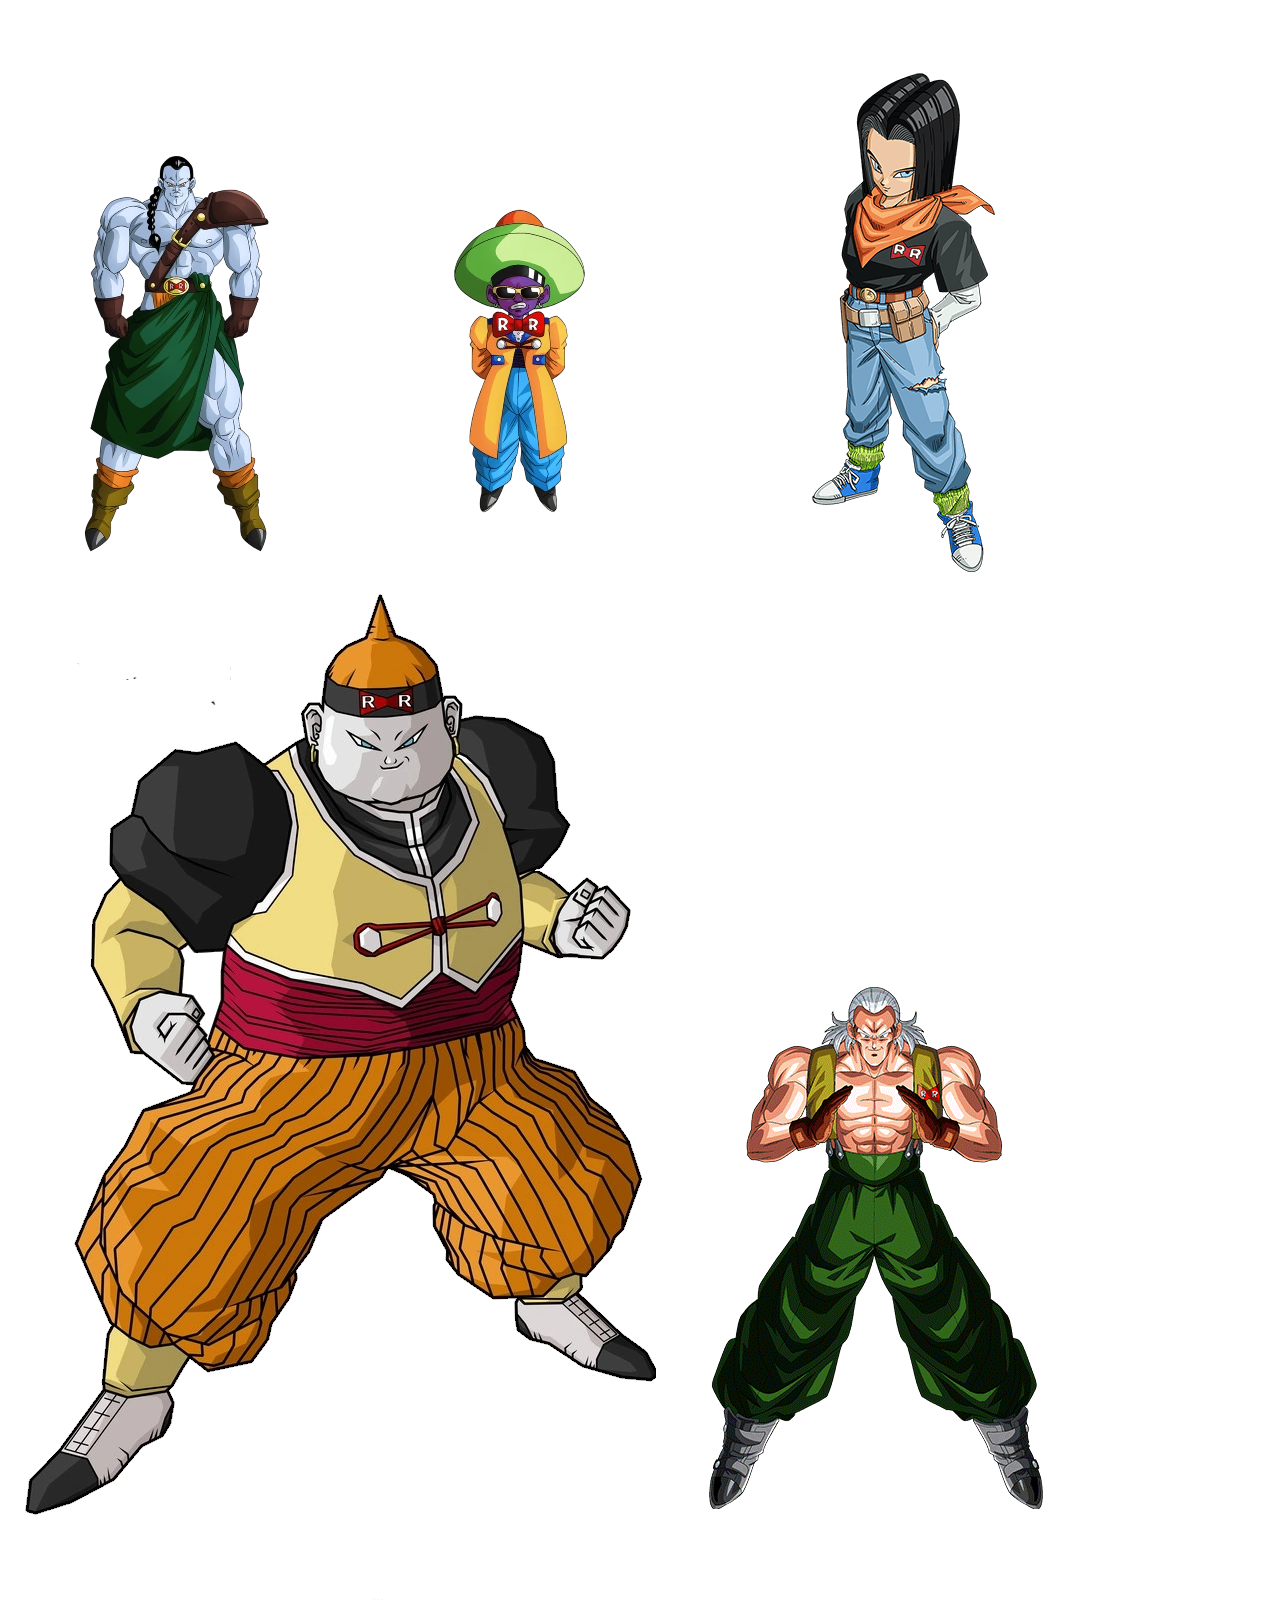
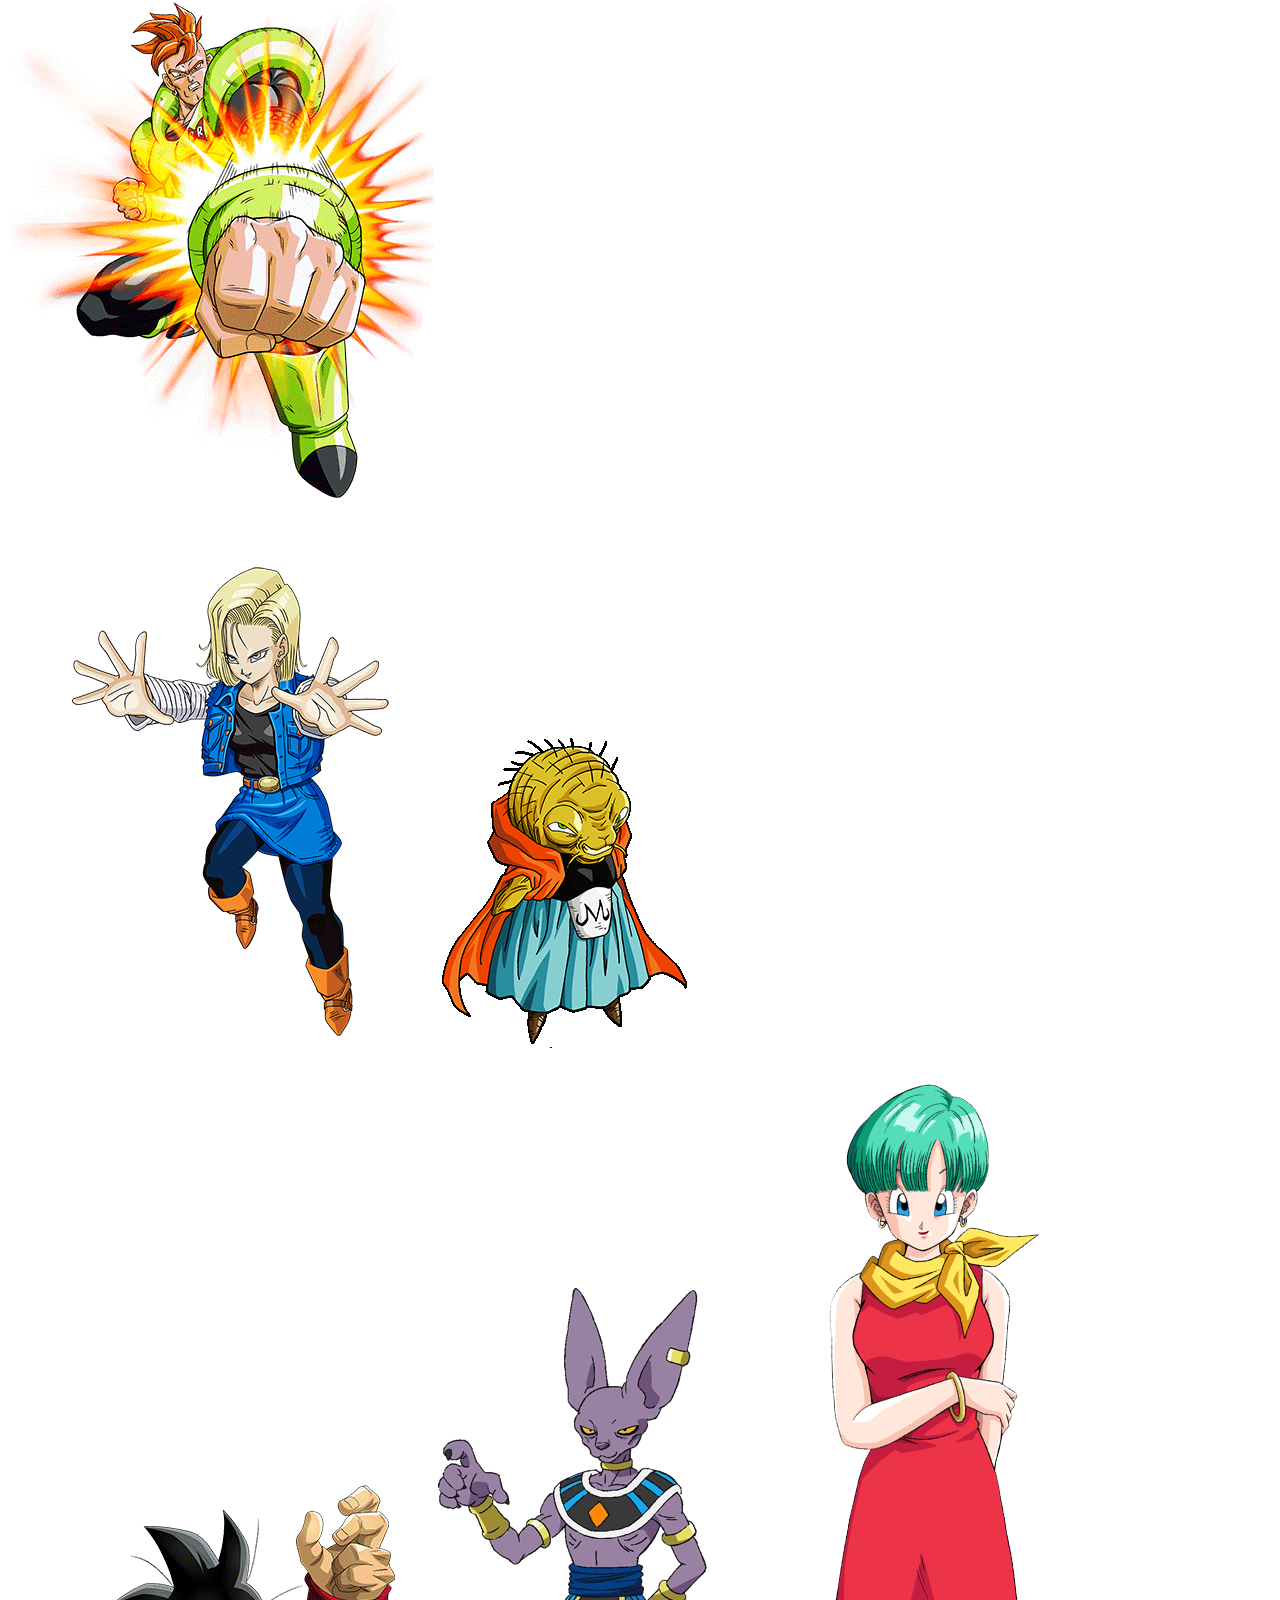
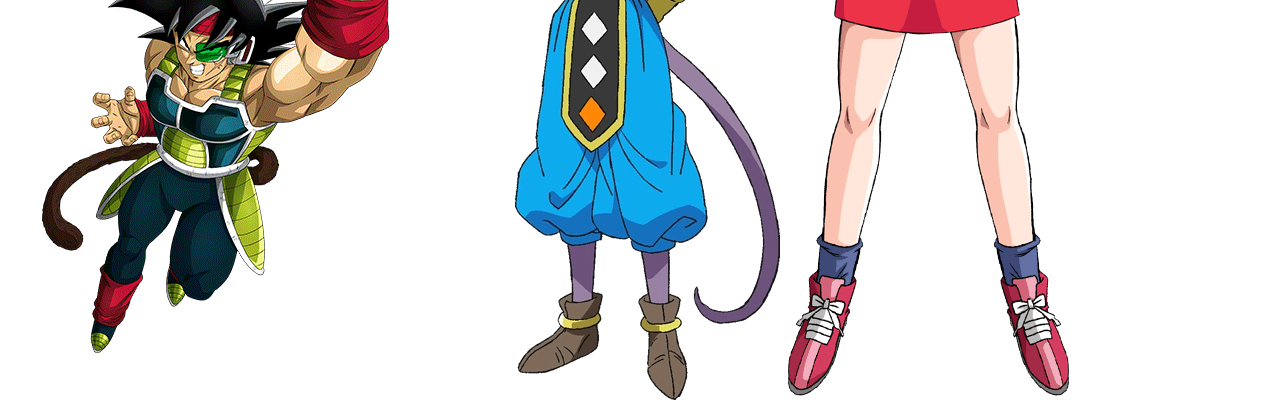
==== index.html @ 9f126e2a "goku" ====
<!DOCTYPE html>
<html lang="en">
<head>
  <meta charset="UTF-8">
  <meta name="viewport" content="width=device-width, initial-scale=1.0">
  
  <title>Goku y sus amigos</title>
</head>
<body>
  <main>
    <section id="cards">
      <img src="characters/14Dokkan.webp" alt="">
      <img src="characters/15Dokkan.webp" alt="">
      <img src="characters/17_Artwork.webp" alt="">
    </section>
    <section id="cards">
      <img src="characters/Android19.webp" alt="">
      <img src="characters/Androide13normal.webp" alt="">
      <img src="characters/Androide_16.webp" alt="">
    </section>
    <section id="cards">
      <img src="characters/Androide_18_Artwork.webp" alt="">
      <img src="characters/Arte_de_Dend%3F_en_Super_Hero.webp" alt="">
      <img src="characters/Babidi_Artwork.webp" alt="">
    </section>
    <section id="cards">
      <img src="characters/Bardock_Artwork.webp" alt="">
      <img src="characters/Beerus_DBS_Broly_Artwork.webp" alt="">
      <img src="characters/bulma.webp" alt="">
    </section>
  </main>
</body>
</html>
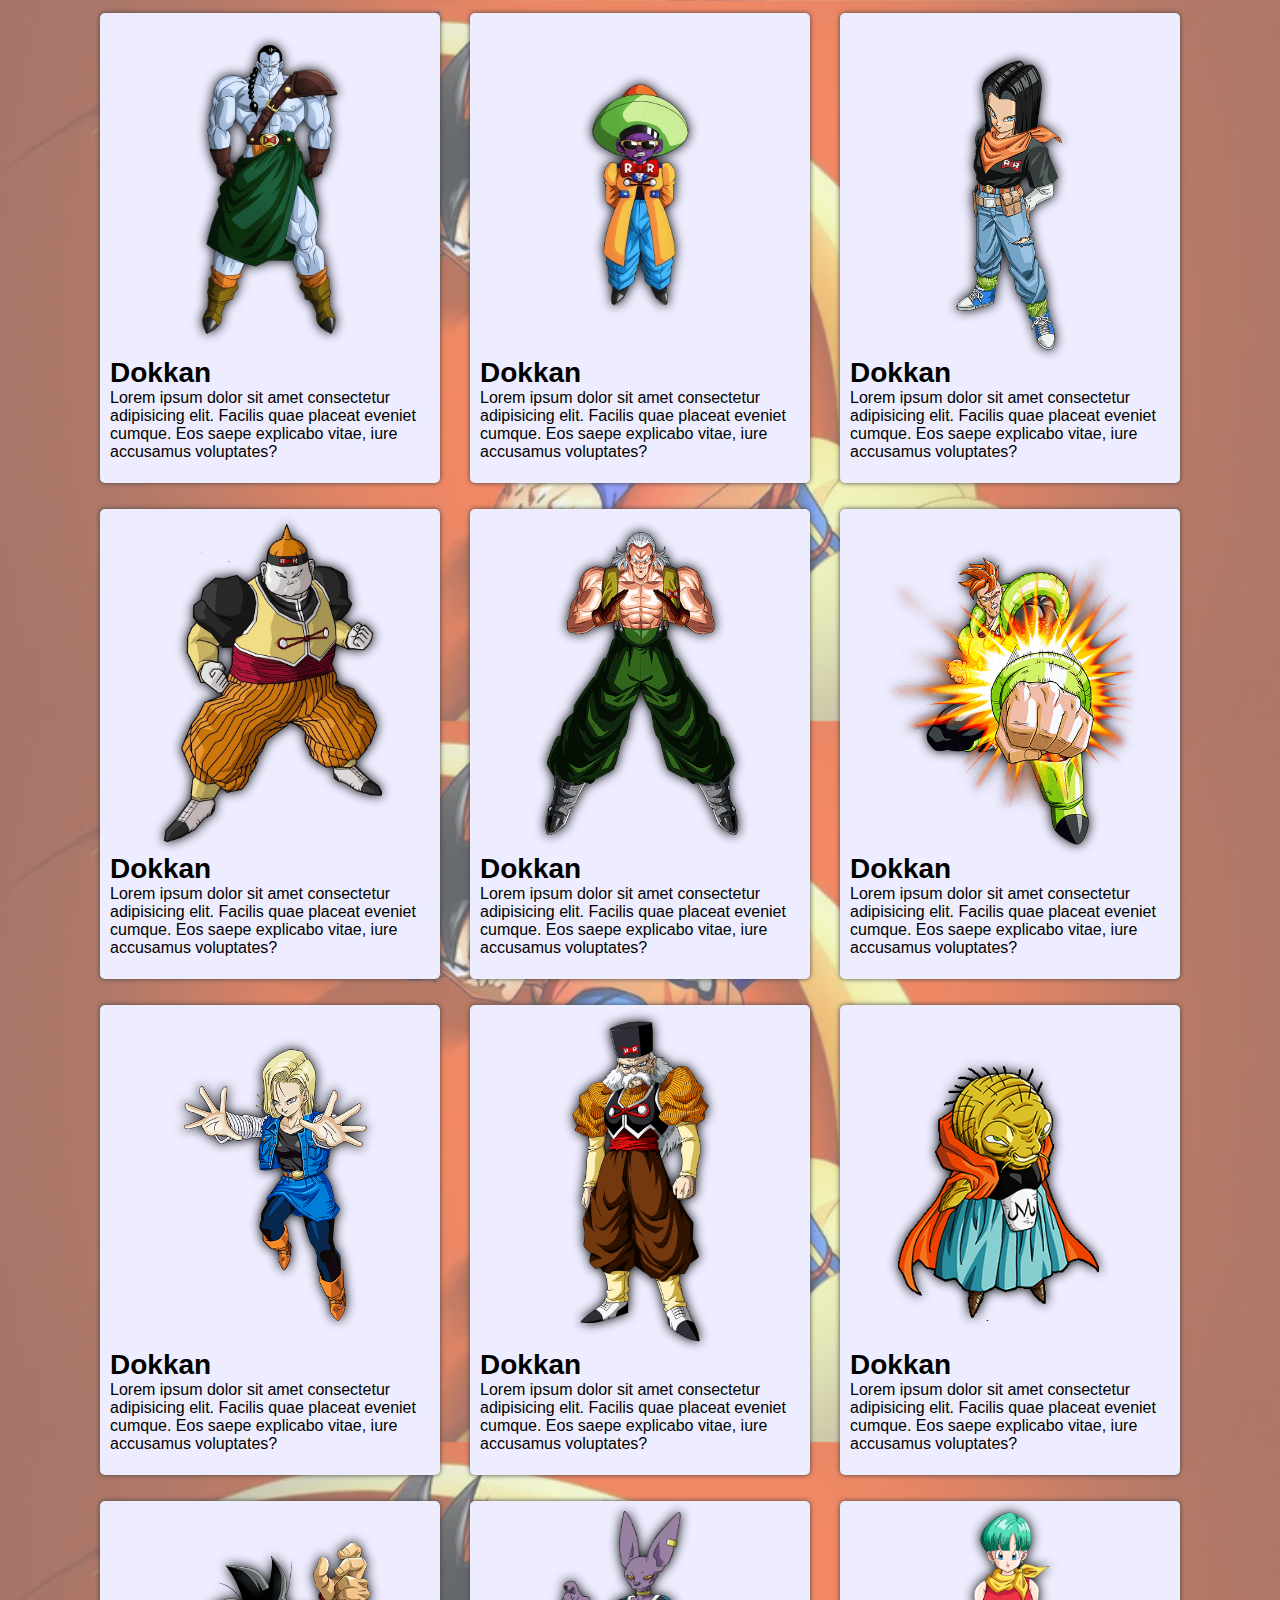
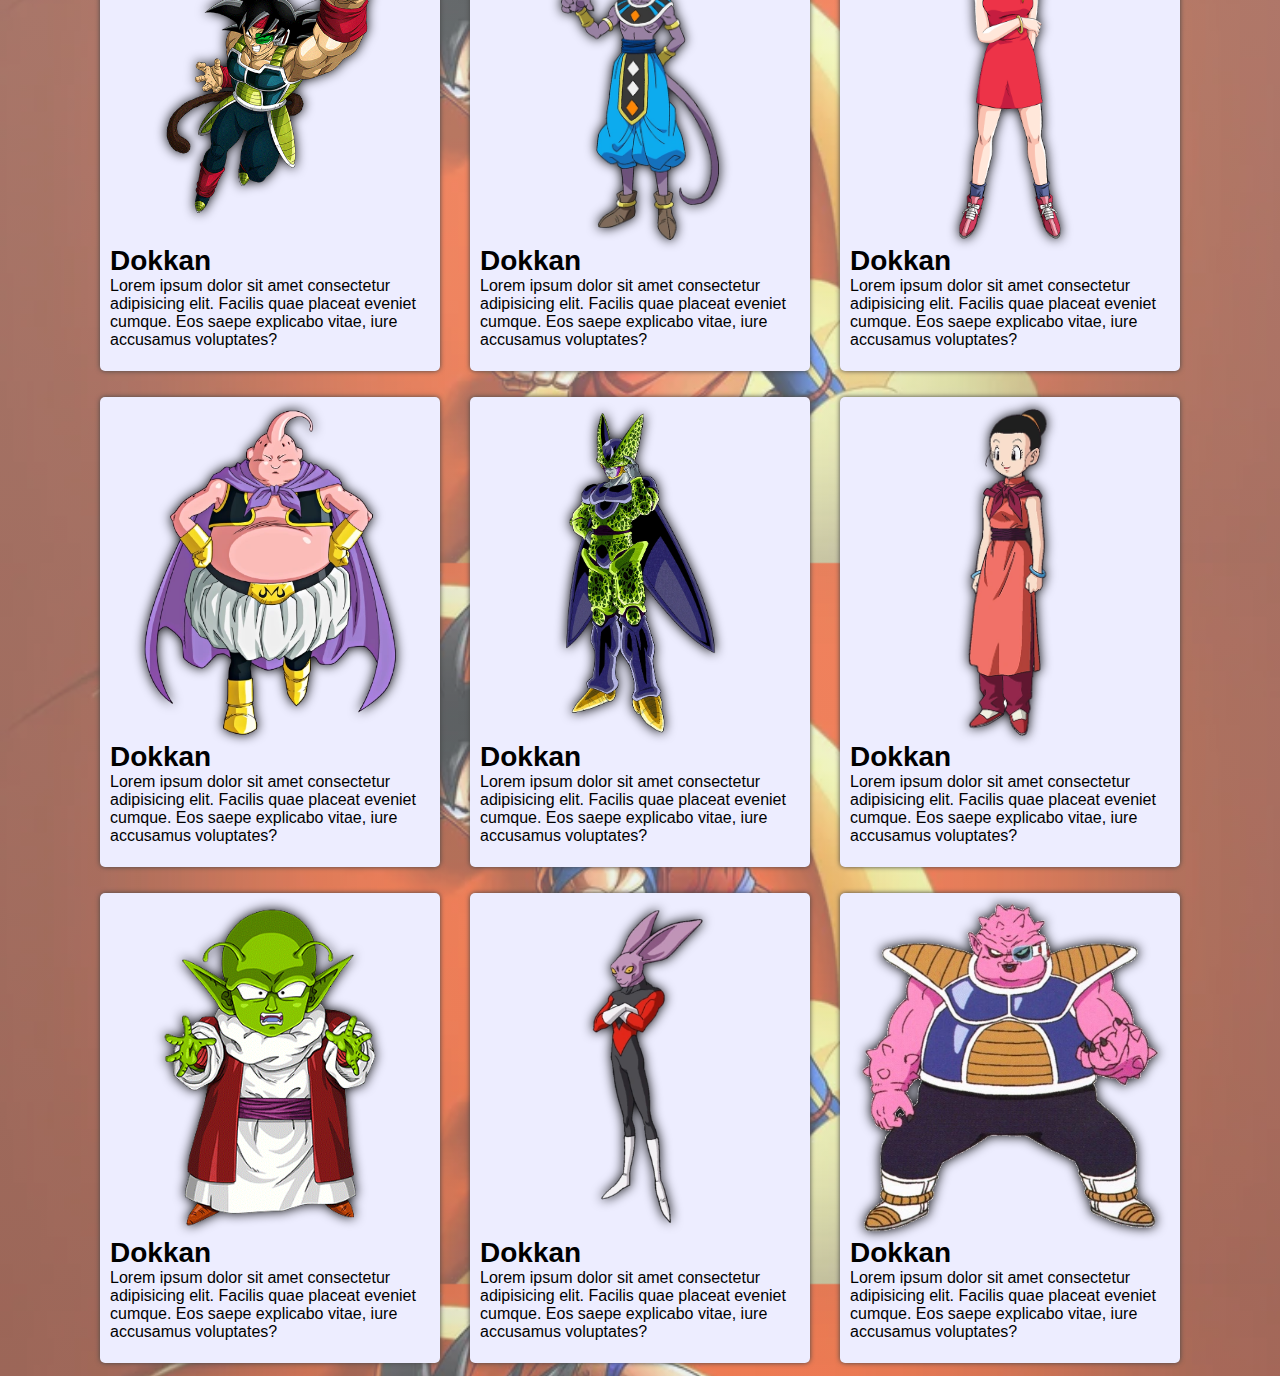
==== commit efb5ba1e: "cards" ====
--- a/index.html
+++ b/index.html
@@ -1,32 +1,131 @@
 <!DOCTYPE html>
-<html lang="en">
+<html lang="es">
 <head>
   <meta charset="UTF-8">
   <meta name="viewport" content="width=device-width, initial-scale=1.0">
-  
+  <link rel="stylesheet" href="style.css">
   <title>Goku y sus amigos</title>
 </head>
 <body>
   <main>
-    <section id="cards">
-      <img src="characters/14Dokkan.webp" alt="">
-      <img src="characters/15Dokkan.webp" alt="">
-      <img src="characters/17_Artwork.webp" alt="">
+    <section>
+      <div class="card">
+        <img src="/characters/14Dokkan.webp" alt="Dokkan">
+        <p class="text titulo">Dokkan</p>
+        <p class="text contenido">Lorem ipsum dolor sit amet consectetur adipisicing elit. Facilis quae placeat eveniet cumque. Eos saepe explicabo vitae, iure accusamus voluptates?</p>
+      </div>
+
+      <div class="card">
+        <img src="characters/15Dokkan.webp" alt="Dokkan">
+        <p class="text titulo">Dokkan</p>
+        <p class="text contenido">Lorem ipsum dolor sit amet consectetur adipisicing elit. Facilis quae placeat eveniet cumque. Eos saepe explicabo vitae, iure accusamus voluptates?</p>
+      </div>
+
+      <div class="card">
+        <img src="characters/17_Artwork.webp" alt="Dokkan">
+        <p class="text titulo">Dokkan</p>
+        <p class="text contenido">Lorem ipsum dolor sit amet consectetur adipisicing elit. Facilis quae placeat eveniet cumque. Eos saepe explicabo vitae, iure accusamus voluptates?</p>
+      </div>
     </section>
-    <section id="cards">
-      <img src="characters/Android19.webp" alt="">
-      <img src="characters/Androide13normal.webp" alt="">
-      <img src="characters/Androide_16.webp" alt="">
+
+    <section>
+      <div class="card">
+        <img src="characters/Android19.webp" alt="Dokkan">
+        <p class="text titulo">Dokkan</p>
+        <p class="text contenido">Lorem ipsum dolor sit amet consectetur adipisicing elit. Facilis quae placeat eveniet cumque. Eos saepe explicabo vitae, iure accusamus voluptates?</p>
+      </div>
+
+      <div class="card">
+        <img src="characters/Androide13normal.webp" alt="Dokkan">
+        <p class="text titulo">Dokkan</p>
+        <p class="text contenido">Lorem ipsum dolor sit amet consectetur adipisicing elit. Facilis quae placeat eveniet cumque. Eos saepe explicabo vitae, iure accusamus voluptates?</p>
+      </div>
+
+      <div class="card">
+        <img src="characters/Androide_16.webp" alt="Dokkan">
+        <p class="text titulo">Dokkan</p>
+        <p class="text contenido">Lorem ipsum dolor sit amet consectetur adipisicing elit. Facilis quae placeat eveniet cumque. Eos saepe explicabo vitae, iure accusamus voluptates?</p>
+      </div>
     </section>
-    <section id="cards">
-      <img src="characters/Androide_18_Artwork.webp" alt="">
-      <img src="characters/Arte_de_Dend%3F_en_Super_Hero.webp" alt="">
-      <img src="characters/Babidi_Artwork.webp" alt="">
+
+    <section>
+      <div class="card">
+        <img src="characters/Androide_18_Artwork.webp" alt="Dokkan">
+        <p class="text titulo">Dokkan</p>
+        <p class="text contenido">Lorem ipsum dolor sit amet consectetur adipisicing elit. Facilis quae placeat eveniet cumque. Eos saepe explicabo vitae, iure accusamus voluptates?</p>
+      </div>
+
+      <div class="card">
+        <img src="characters/Dr._Gero nadroide 20.webp" alt="Dokkan">
+        <p class="text titulo">Dokkan</p>
+        <p class="text contenido">Lorem ipsum dolor sit amet consectetur adipisicing elit. Facilis quae placeat eveniet cumque. Eos saepe explicabo vitae, iure accusamus voluptates?</p>
+      </div>
+
+      <div class="card">
+        <img src="characters/Babidi_Artwork.webp" alt="Dokkan">
+        <p class="text titulo">Dokkan</p>
+        <p class="text contenido">Lorem ipsum dolor sit amet consectetur adipisicing elit. Facilis quae placeat eveniet cumque. Eos saepe explicabo vitae, iure accusamus voluptates?</p>
+      </div>
     </section>
-    <section id="cards">
-      <img src="characters/Bardock_Artwork.webp" alt="">
-      <img src="characters/Beerus_DBS_Broly_Artwork.webp" alt="">
-      <img src="characters/bulma.webp" alt="">
+
+    <section>
+      <div class="card">
+        <img src="characters/Bardock_Artwork.webp" alt="Dokkan">
+        <p class="text titulo">Dokkan</p>
+        <p class="text contenido">Lorem ipsum dolor sit amet consectetur adipisicing elit. Facilis quae placeat eveniet cumque. Eos saepe explicabo vitae, iure accusamus voluptates?</p>
+      </div>
+
+      <div class="card">
+        <img src="characters/Beerus_DBS_Broly_Artwork.webp" alt="Dokkan">
+        <p class="text titulo">Dokkan</p>
+        <p class="text contenido">Lorem ipsum dolor sit amet consectetur adipisicing elit. Facilis quae placeat eveniet cumque. Eos saepe explicabo vitae, iure accusamus voluptates?</p>
+      </div>
+
+      <div class="card">
+        <img src="characters/bulma.webp" alt="Dokkan">
+        <p class="text titulo">Dokkan</p>
+        <p class="text contenido">Lorem ipsum dolor sit amet consectetur adipisicing elit. Facilis quae placeat eveniet cumque. Eos saepe explicabo vitae, iure accusamus voluptates?</p>
+      </div>
+    </section>
+
+    <section>
+      <div class="card">
+        <img src="characters/BuuGordo_Universo7.webp" alt="Dokkan">
+        <p class="text titulo">Dokkan</p>
+        <p class="text contenido">Lorem ipsum dolor sit amet consectetur adipisicing elit. Facilis quae placeat eveniet cumque. Eos saepe explicabo vitae, iure accusamus voluptates?</p>
+      </div>
+
+      <div class="card">
+        <img src="characters/celula.webp" alt="Dokkan">
+        <p class="text titulo">Dokkan</p>
+        <p class="text contenido">Lorem ipsum dolor sit amet consectetur adipisicing elit. Facilis quae placeat eveniet cumque. Eos saepe explicabo vitae, iure accusamus voluptates?</p>
+      </div>
+
+      <div class="card">
+        <img src="characters/ChiChi_DBS.webp" alt="Dokkan">
+        <p class="text titulo">Dokkan</p>
+        <p class="text contenido">Lorem ipsum dolor sit amet consectetur adipisicing elit. Facilis quae placeat eveniet cumque. Eos saepe explicabo vitae, iure accusamus voluptates?</p>
+      </div>
+    </section>
+
+    <section>
+      <div class="card">
+        <img src="characters/Dende_Artwork.webp" alt="Dokkan">
+        <p class="text titulo">Dokkan</p>
+        <p class="text contenido">Lorem ipsum dolor sit amet consectetur adipisicing elit. Facilis quae placeat eveniet cumque. Eos saepe explicabo vitae, iure accusamus voluptates?</p>
+      </div>
+
+      <div class="card">
+        <img src="characters/Dispo_render.webp" alt="Dokkan">
+        <p class="text titulo">Dokkan</p>
+        <p class="text contenido">Lorem ipsum dolor sit amet consectetur adipisicing elit. Facilis quae placeat eveniet cumque. Eos saepe explicabo vitae, iure accusamus voluptates?</p>
+      </div>
+
+      <div class="card">
+        <img src="characters/dodoria.webp" alt="Dokkan">
+        <p class="text titulo">Dokkan</p>
+        <p class="text contenido">Lorem ipsum dolor sit amet consectetur adipisicing elit. Facilis quae placeat eveniet cumque. Eos saepe explicabo vitae, iure accusamus voluptates?</p>
+      </div>
     </section>
   </main>
 </body>
--- a/style.css
+++ b/style.css
@@ -0,0 +1,46 @@
+*{
+  margin: 0;
+  padding: 0;
+  box-sizing: border-box;
+}
+
+main > section > div.card{
+  margin: 13px;
+  display: inline-block;
+  background-color: rgb(237, 237, 255);
+  width: 340px;
+  height: 470px;
+  box-shadow: 0 0px 5px #464646;
+  font-family: "Jost", sans-serif;
+  border-radius: 5px;
+}
+
+body{
+  background-image: linear-gradient(to top, #cfd9df5e 0%, #e2ebf06a 50%), url(characters/image.png);
+  background-size: contain;
+}
+
+section{
+  text-align: center;
+}
+
+main > section > div.card > img{
+  display: block;
+  margin: 10px auto 5px;
+  height: 70%;
+  filter: drop-shadow(0 0 6px rgb(0, 0, 0));
+}
+
+main > section > div.card > p.titulo{
+  font-size: 28px;
+  font-weight: bold;
+}
+
+main > section > div.card > p.text{
+  padding: 0 0 0 10px;
+  text-align: left;
+}
+
+main > section > div.card > p.contenido{
+  font-size: 16px;
+}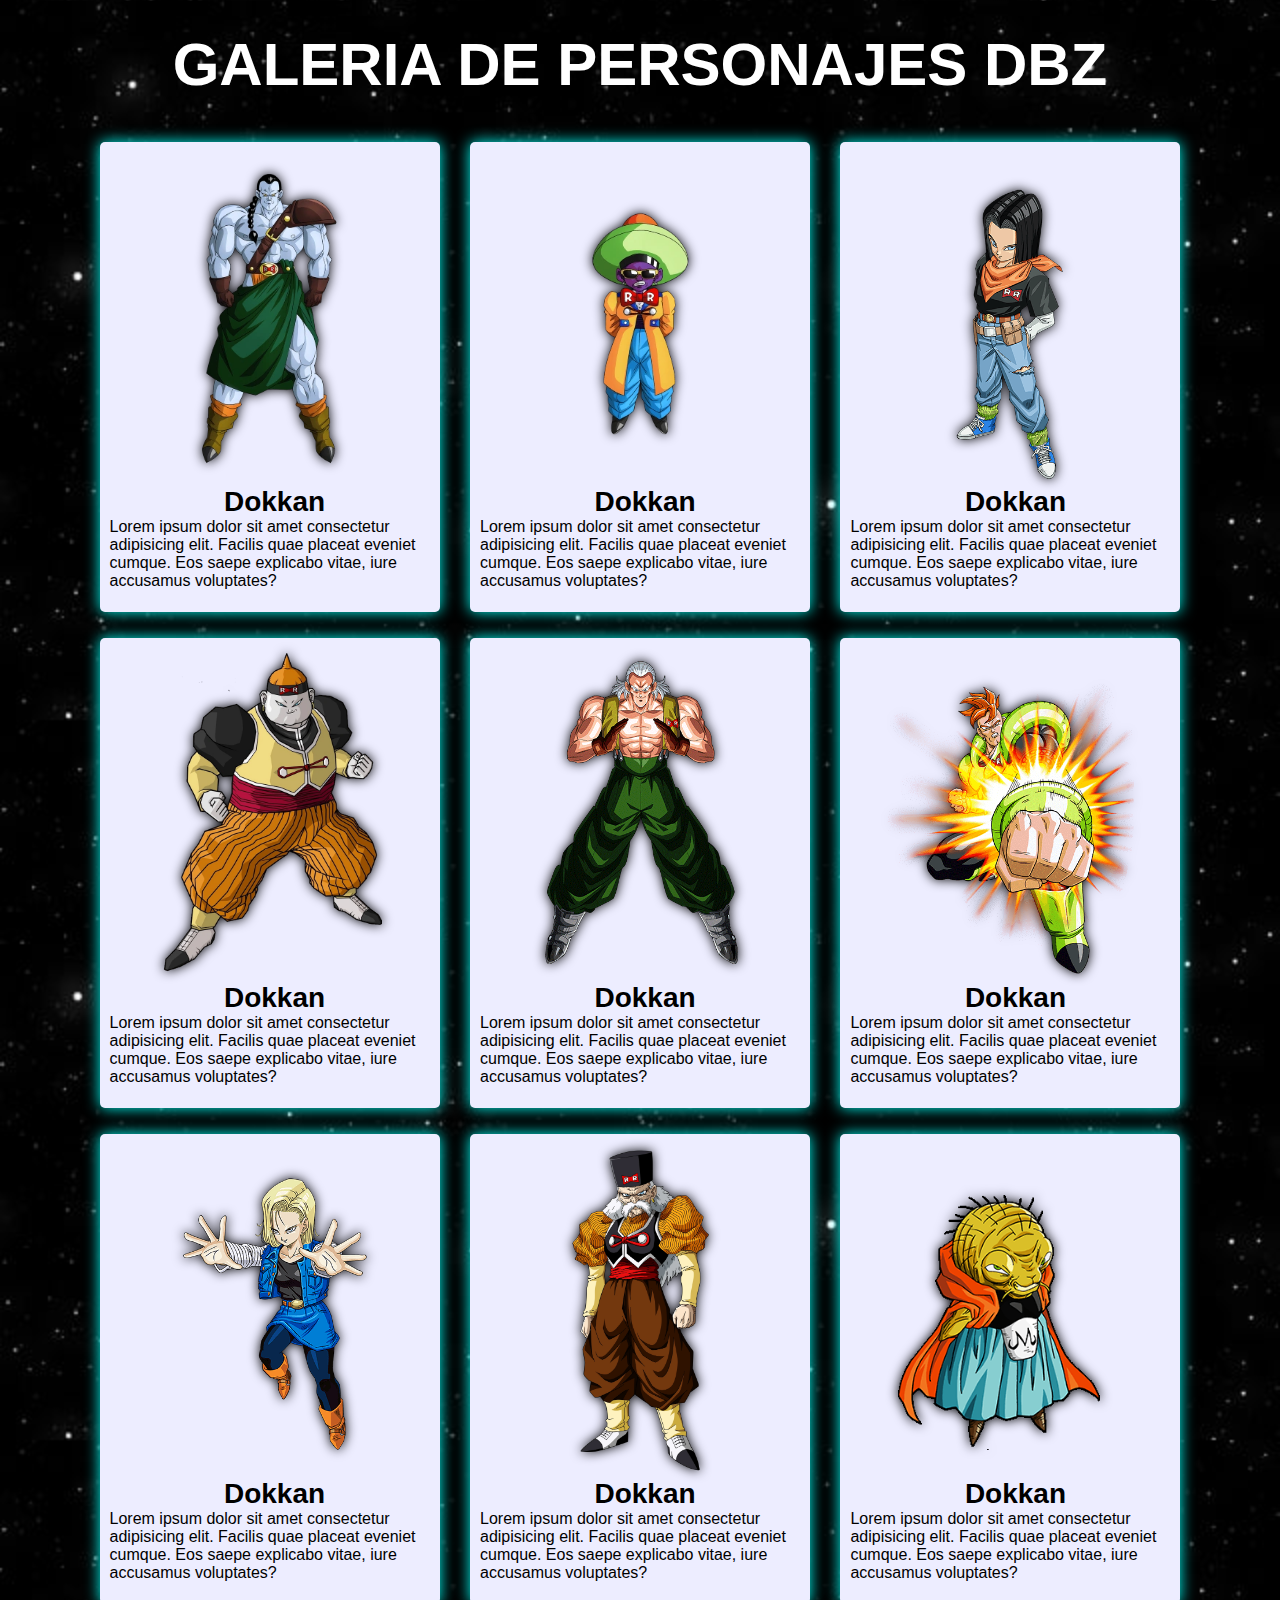
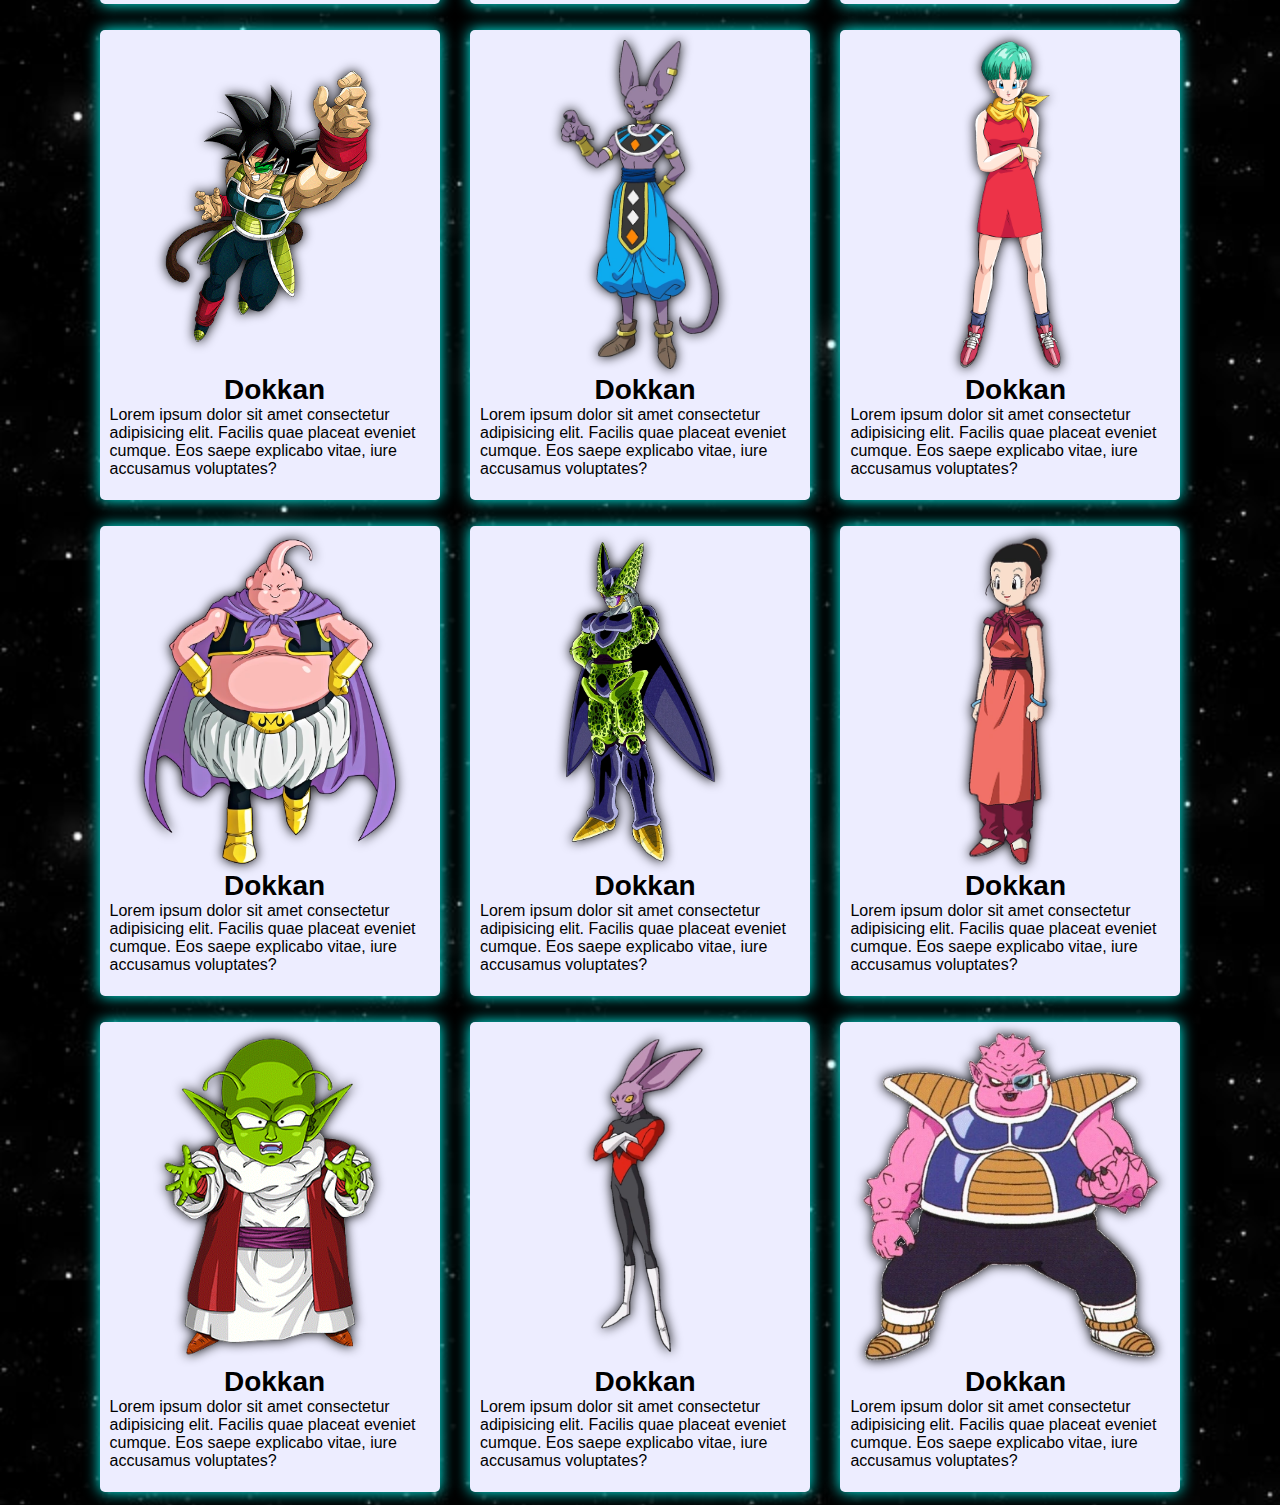
==== commit 76ba7fe4: "cambios" ====
--- a/index.html
+++ b/index.html
@@ -7,10 +7,13 @@
   <title>Goku y sus amigos</title>
 </head>
 <body>
+  <header>
+    <h1 class="titulopag">GALERIA DE PERSONAJES DBZ</h1>
+  </header>
   <main>
     <section>
       <div class="card">
-        <img src="/characters/14Dokkan.webp" alt="Dokkan">
+        <img src="characters/14Dokkan.webp" alt="Dokkan">
         <p class="text titulo">Dokkan</p>
         <p class="text contenido">Lorem ipsum dolor sit amet consectetur adipisicing elit. Facilis quae placeat eveniet cumque. Eos saepe explicabo vitae, iure accusamus voluptates?</p>
       </div>
--- a/style.css
+++ b/style.css
@@ -2,6 +2,7 @@
   margin: 0;
   padding: 0;
   box-sizing: border-box;
+  font-family: "Jost", sans-serif;
 }
 
 main > section > div.card{
@@ -10,14 +11,22 @@
   background-color: rgb(237, 237, 255);
   width: 340px;
   height: 470px;
-  box-shadow: 0 0px 5px #464646;
-  font-family: "Jost", sans-serif;
+  box-shadow: 0px 0px 15px #00fff6;
   border-radius: 5px;
 }
 
 body{
-  background-image: linear-gradient(to top, #cfd9df5e 0%, #e2ebf06a 50%), url(characters/image.png);
+  background-image: url(characters/image.jpg);
   background-size: contain;
+  /* background-repeat: no-repeat; */
+}
+
+header > h1.titulopag{
+  color: white;
+  font-size: 60px;
+  text-align: center;
+  padding: 20px;
+  margin: 10px;
 }
 
 section{
@@ -36,11 +45,13 @@
   font-weight: bold;
 }
 
-main > section > div.card > p.text{
+main > section > div.card > p.text.titulo{ 
   padding: 0 0 0 10px;
-  text-align: left;
+  text-align: center;
 }
 
 main > section > div.card > p.contenido{
   font-size: 16px;
+  padding: 0 0 0 10px;
+  text-align: left;
 }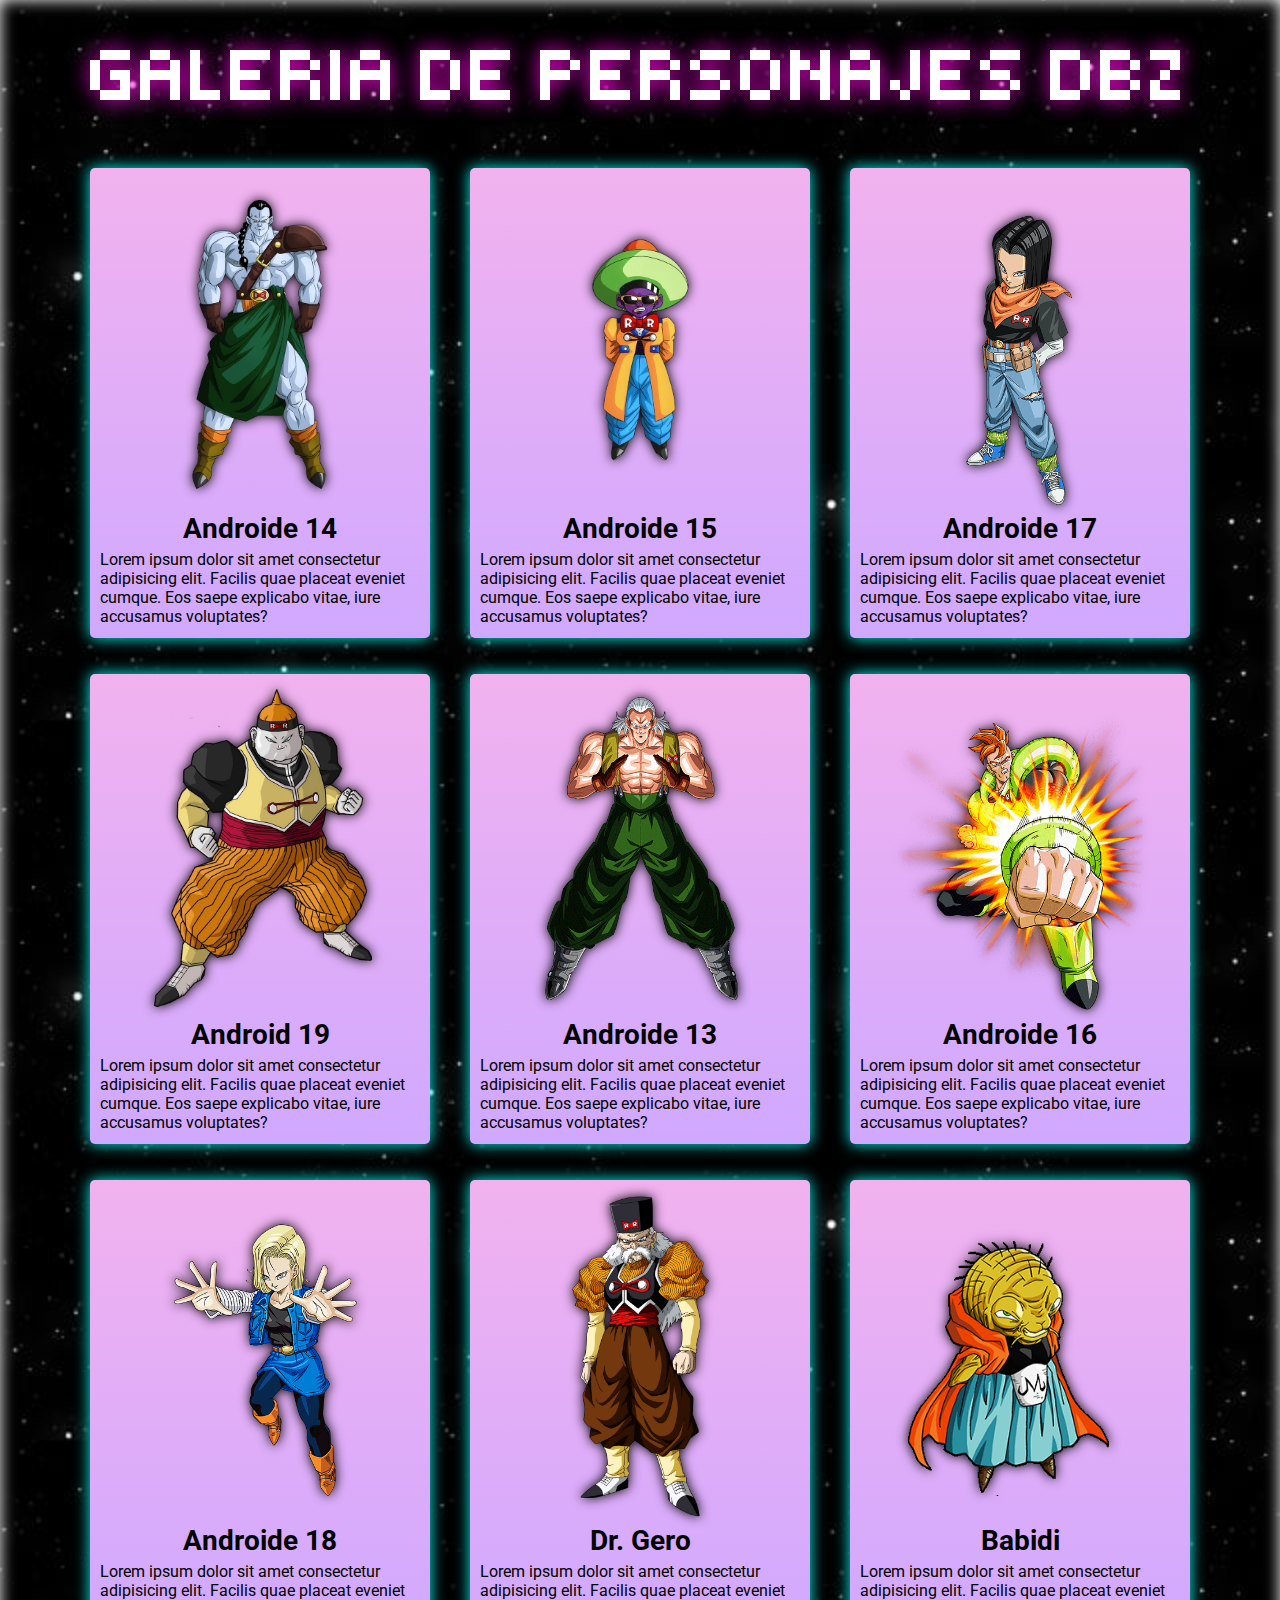
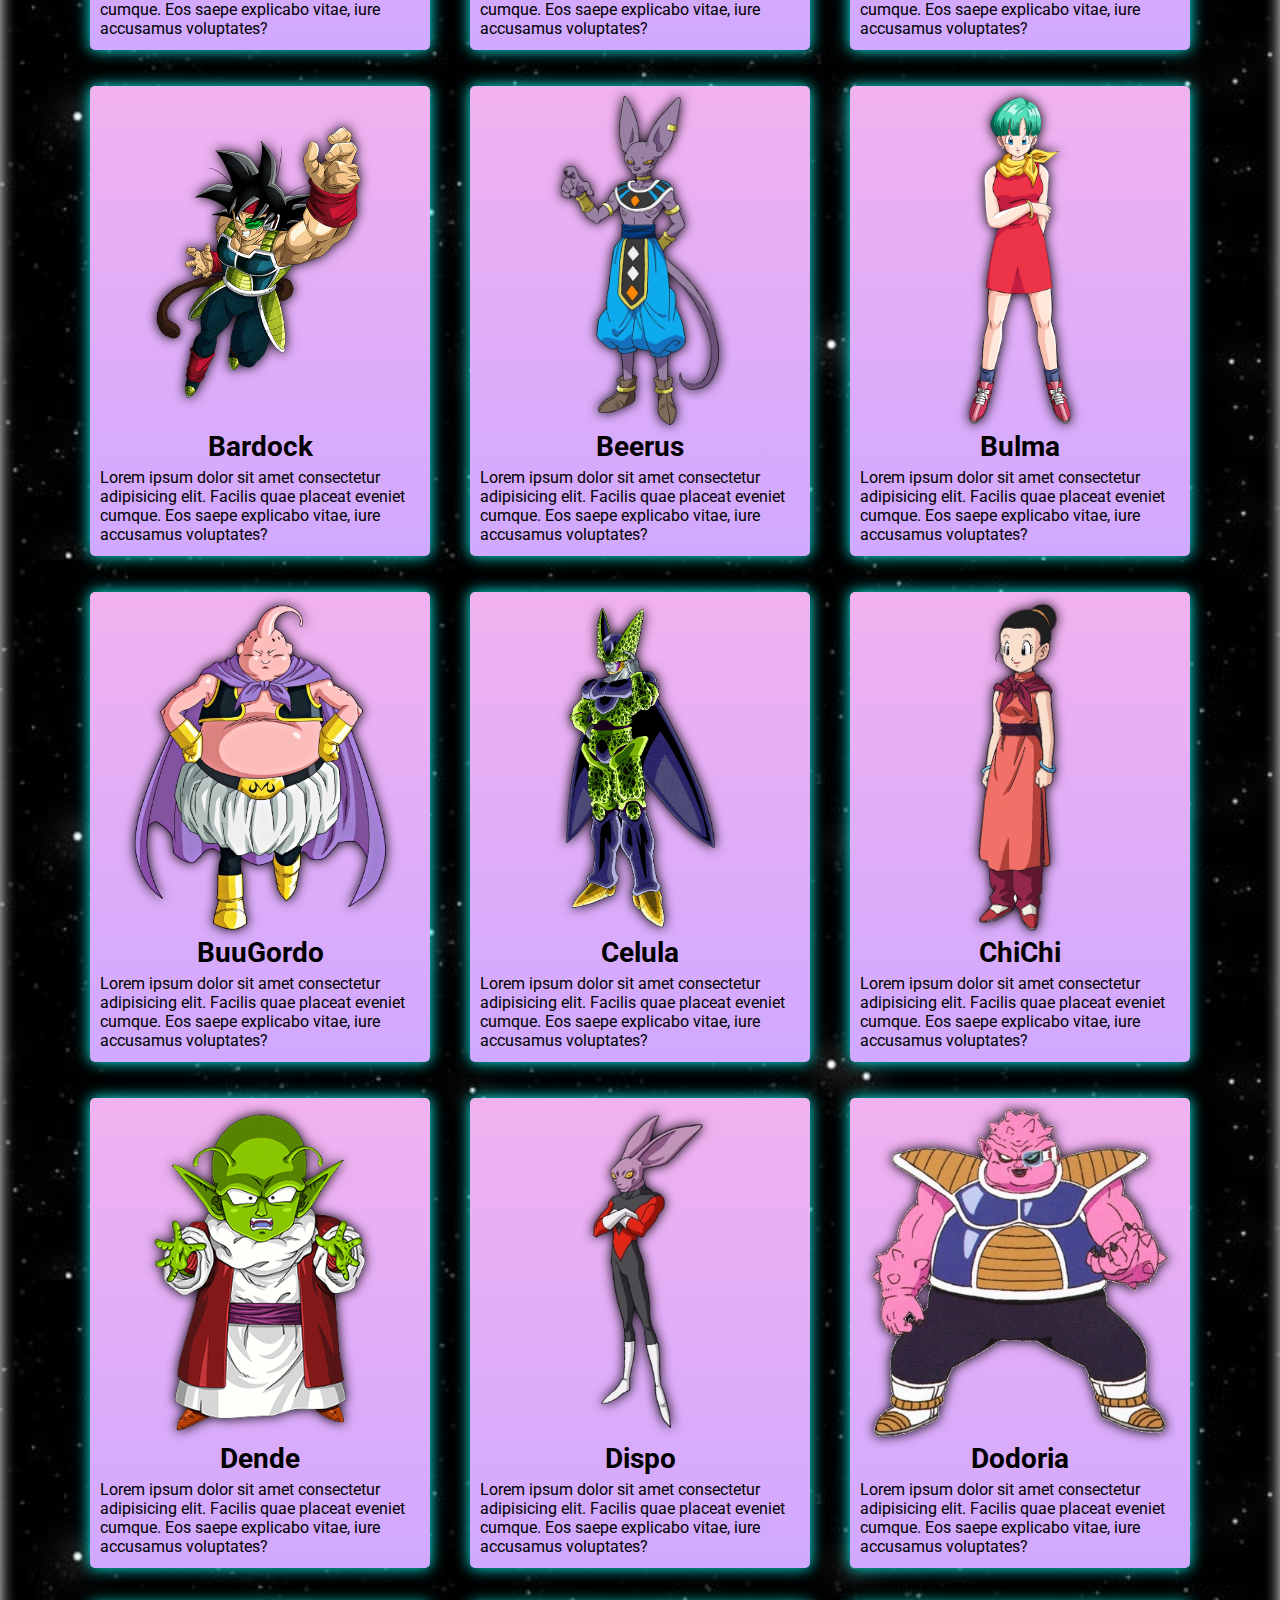
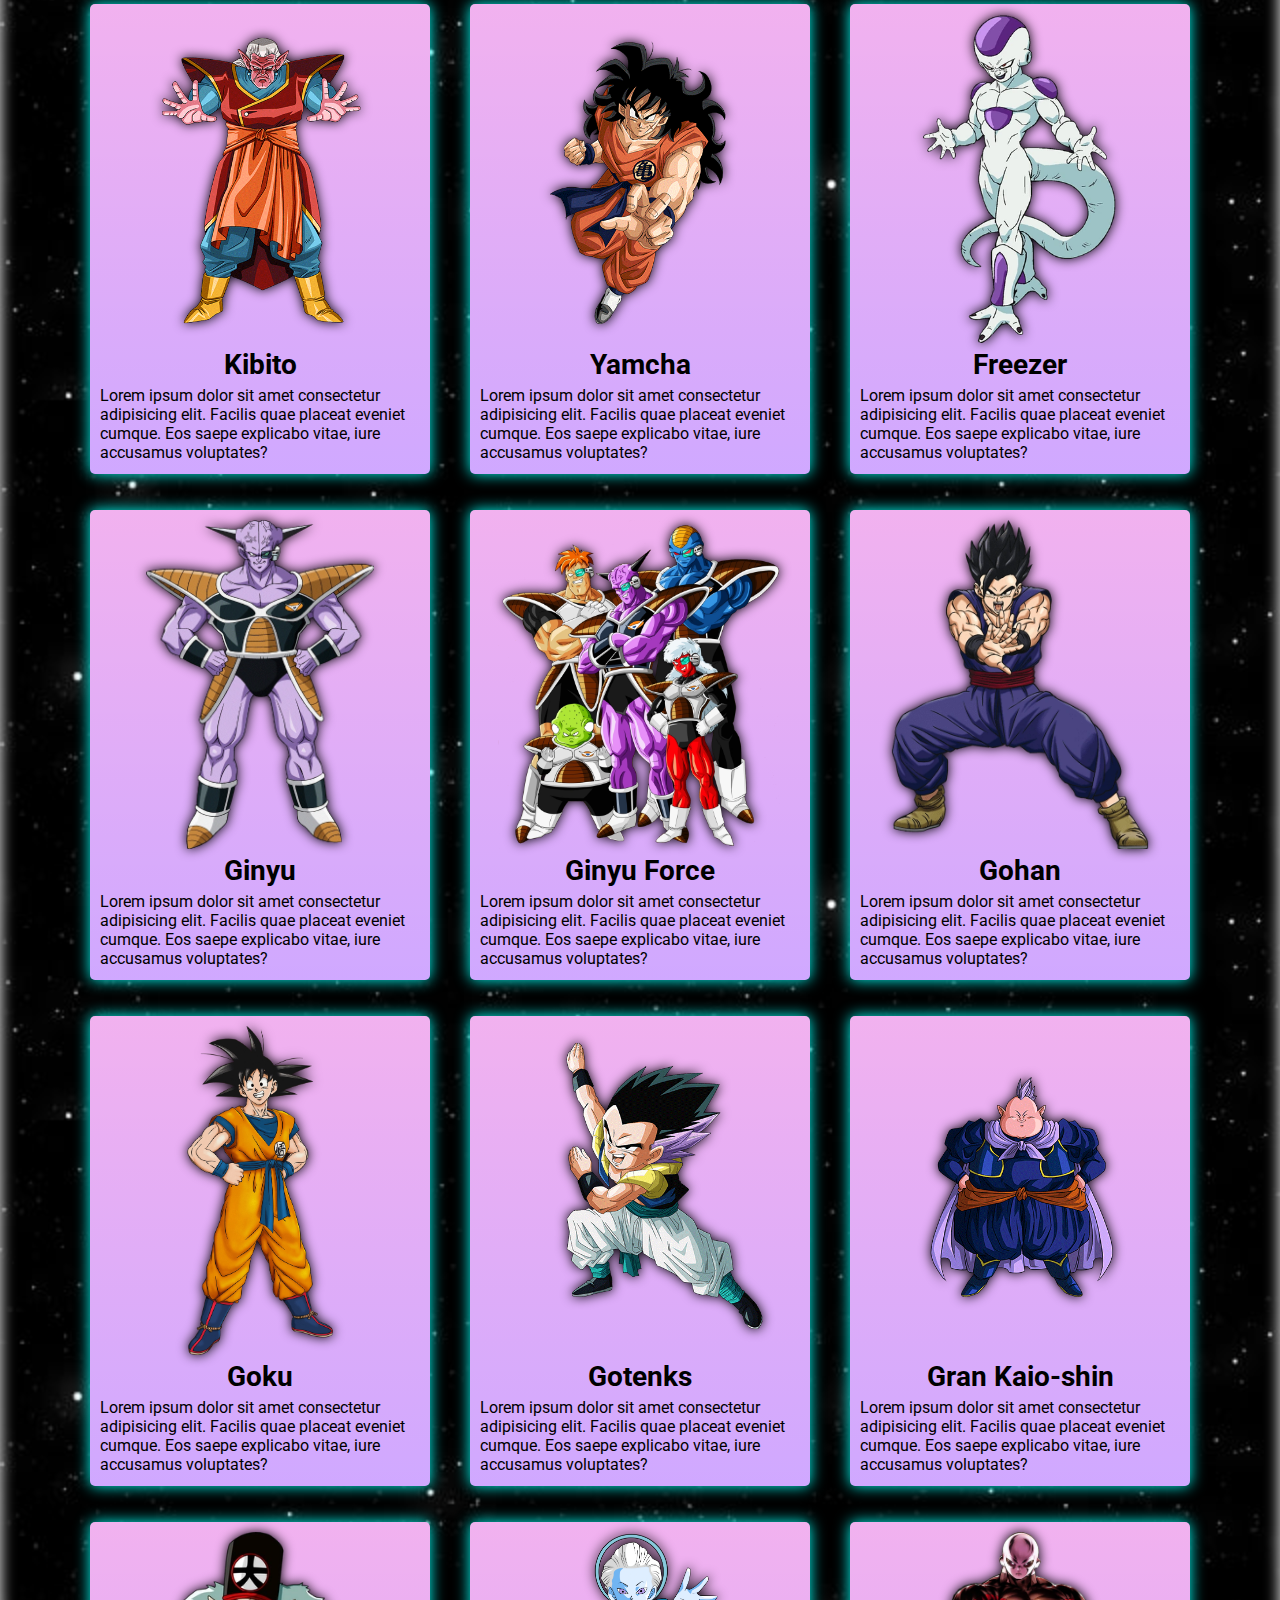
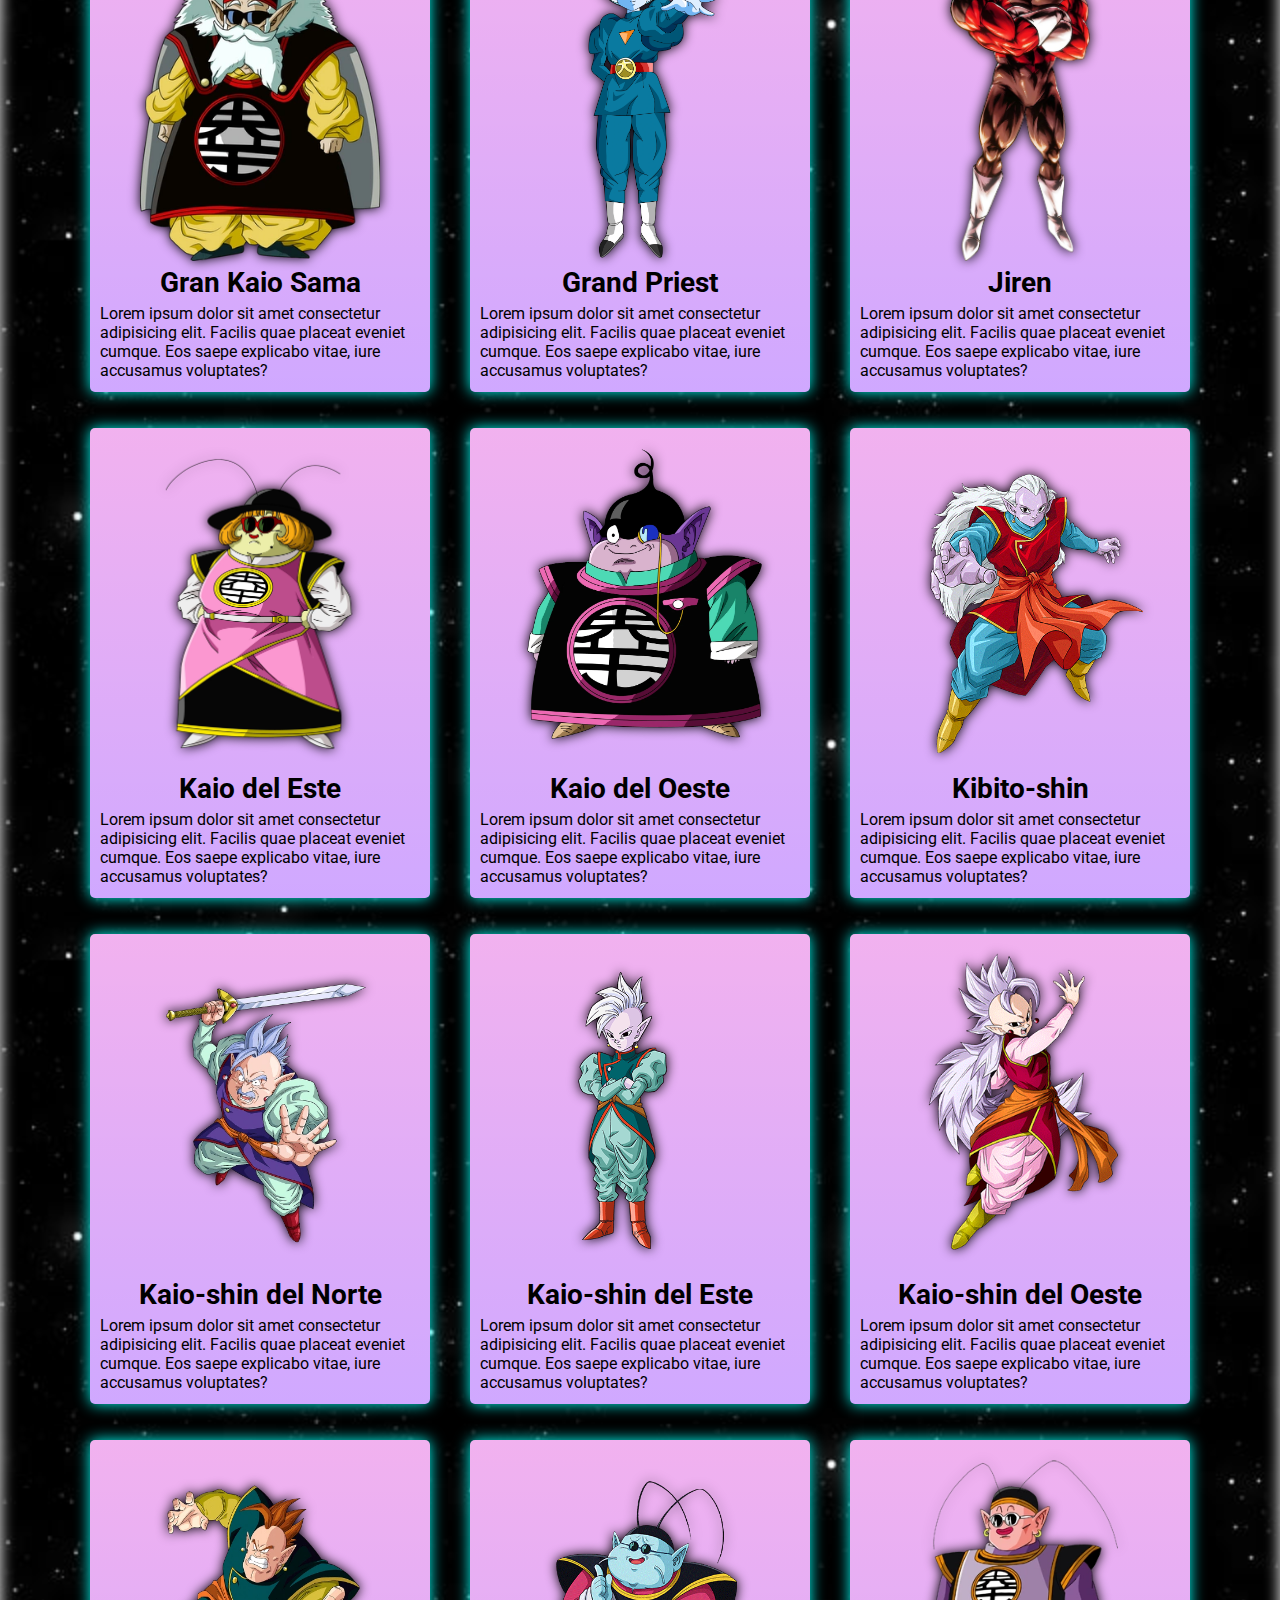
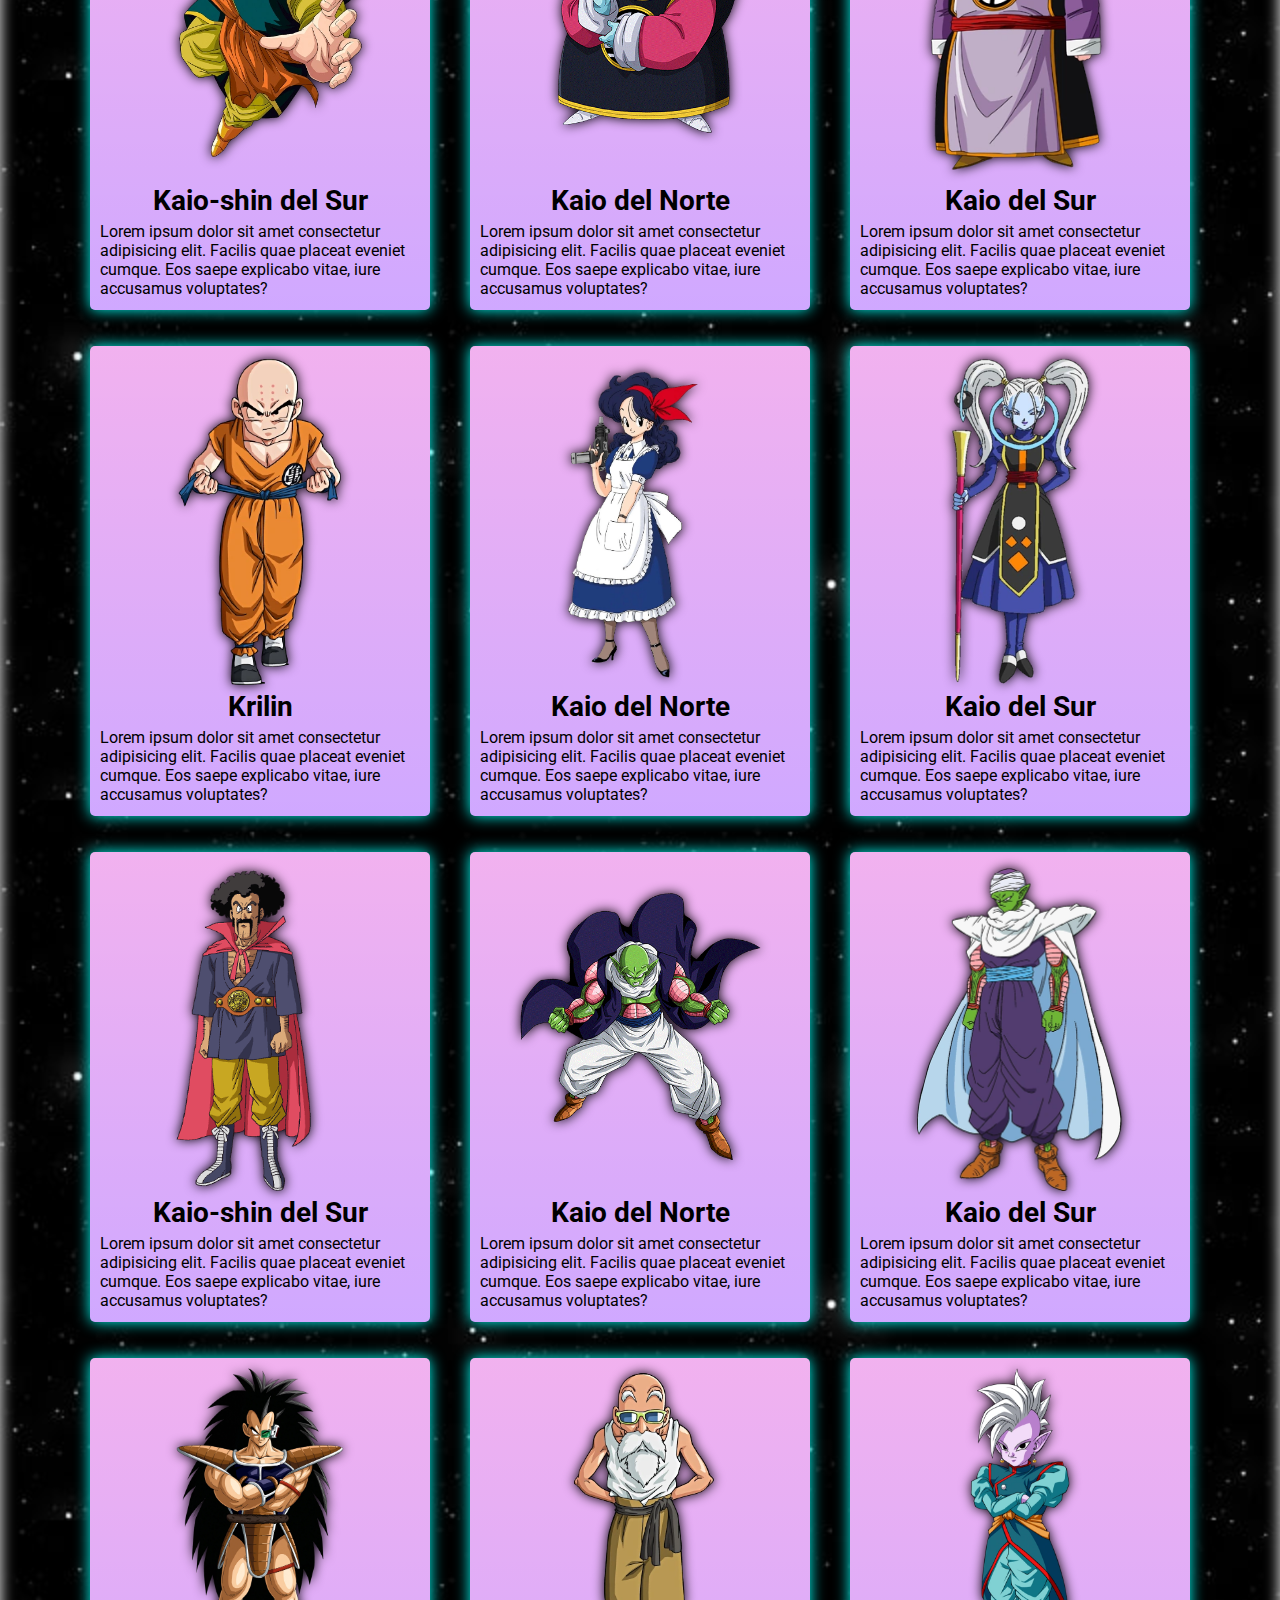
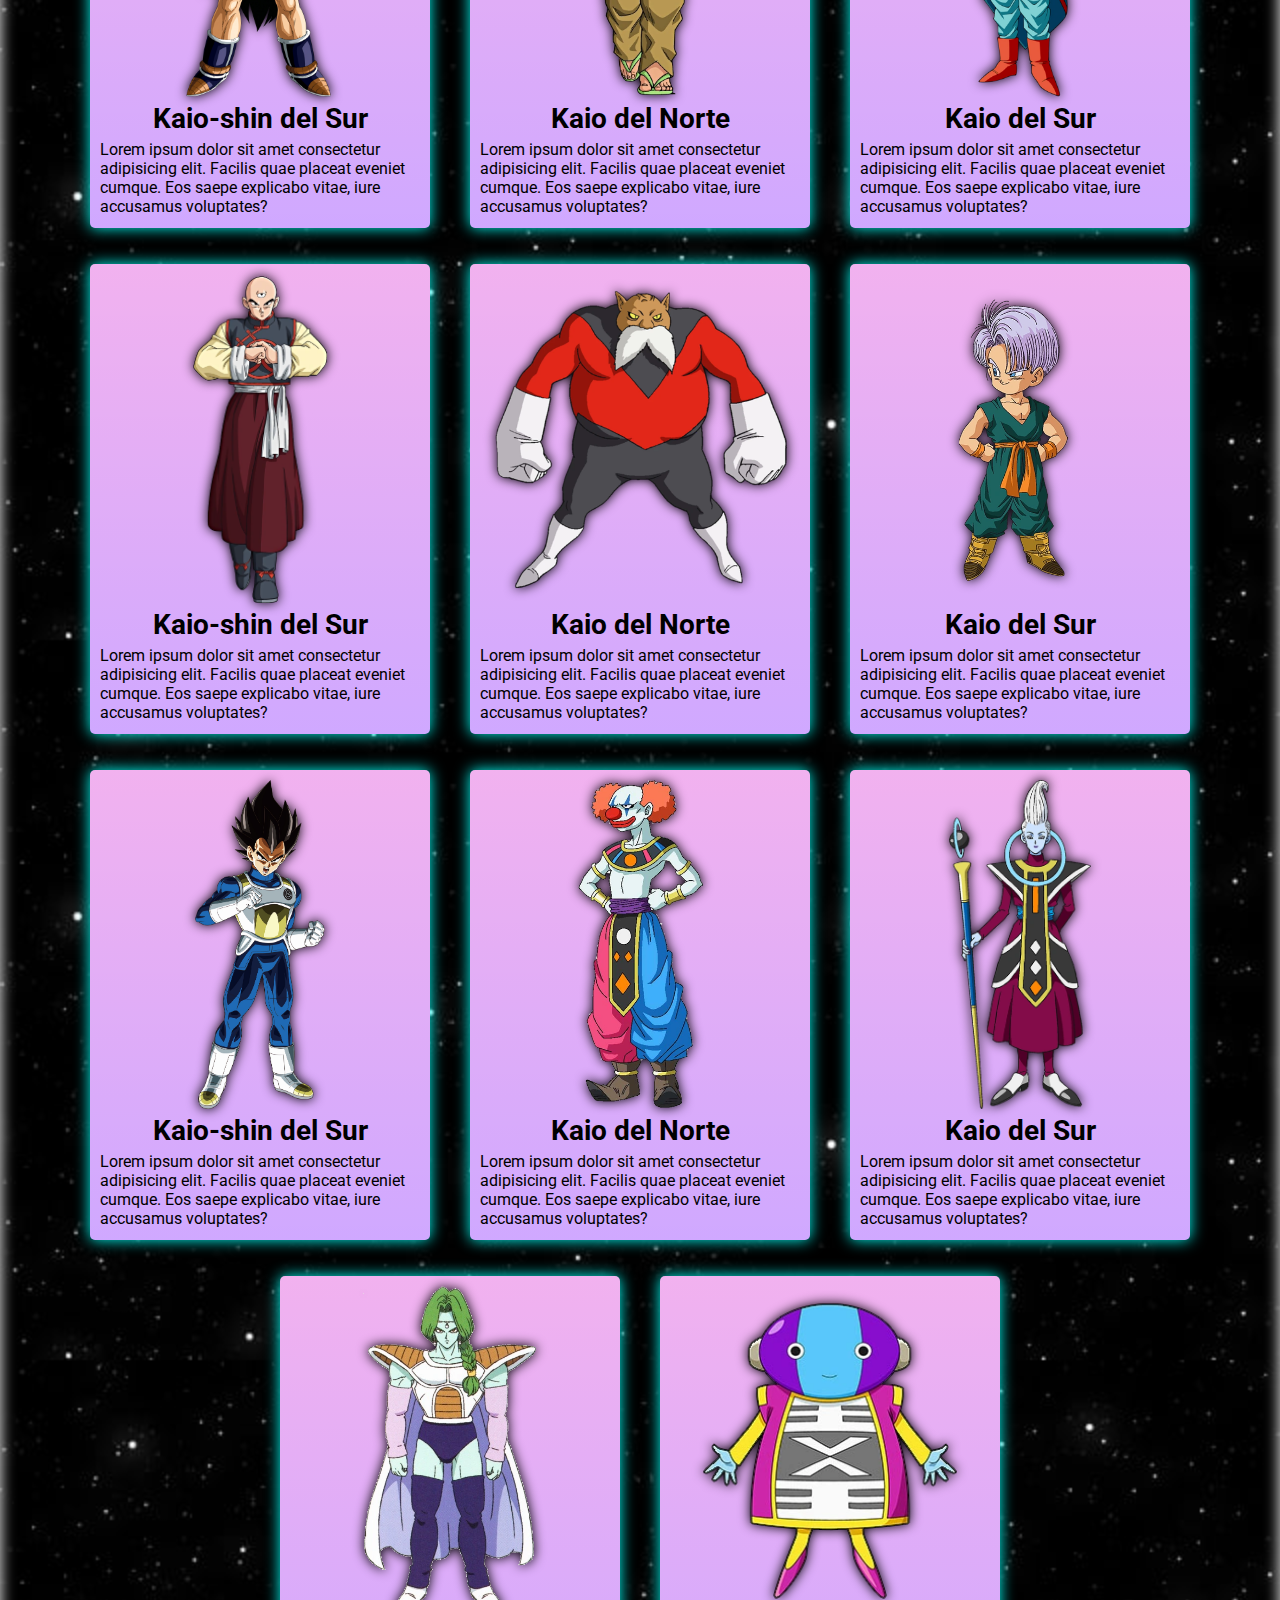
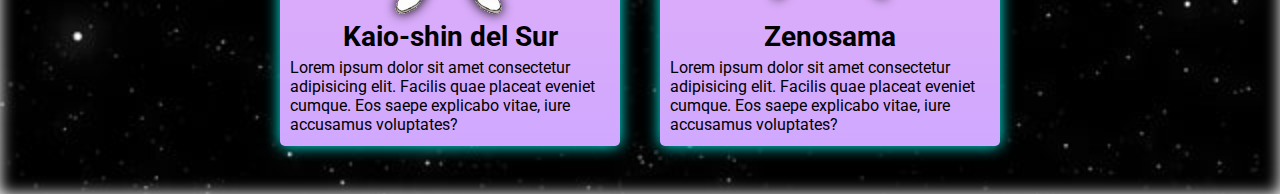
==== commit 3e958b54: "cambios" ====
--- a/index.html
+++ b/index.html
@@ -4,6 +4,9 @@
   <meta charset="UTF-8">
   <meta name="viewport" content="width=device-width, initial-scale=1.0">
   <link rel="stylesheet" href="style.css">
+  <link rel="preconnect" href="https://fonts.googleapis.com">
+<link rel="preconnect" href="https://fonts.gstatic.com" crossorigin>
+<link href="https://fonts.googleapis.com/css2?family=Orbitron:wght@400..900&family=Playwrite+NG+Modern:wght@100..400&family=Roboto+Condensed:ital,wght@0,100..900;1,100..900&family=Roboto:ital,wght@0,100;0,300;0,400;0,500;0,700;0,900;1,100;1,300;1,400;1,500;1,700;1,900&family=Tiny5&display=swap" rel="stylesheet">
   <title>Goku y sus amigos</title>
 </head>
 <body>
@@ -13,40 +16,40 @@
   <main>
     <section>
       <div class="card">
-        <img src="characters/14Dokkan.webp" alt="Dokkan">
-        <p class="text titulo">Dokkan</p>
-        <p class="text contenido">Lorem ipsum dolor sit amet consectetur adipisicing elit. Facilis quae placeat eveniet cumque. Eos saepe explicabo vitae, iure accusamus voluptates?</p>
-      </div>
-
-      <div class="card">
-        <img src="characters/15Dokkan.webp" alt="Dokkan">
-        <p class="text titulo">Dokkan</p>
-        <p class="text contenido">Lorem ipsum dolor sit amet consectetur adipisicing elit. Facilis quae placeat eveniet cumque. Eos saepe explicabo vitae, iure accusamus voluptates?</p>
-      </div>
-
-      <div class="card">
-        <img src="characters/17_Artwork.webp" alt="Dokkan">
-        <p class="text titulo">Dokkan</p>
-        <p class="text contenido">Lorem ipsum dolor sit amet consectetur adipisicing elit. Facilis quae placeat eveniet cumque. Eos saepe explicabo vitae, iure accusamus voluptates?</p>
-      </div>
-    </section>
-
-    <section>
-      <div class="card">
-        <img src="characters/Android19.webp" alt="Dokkan">
-        <p class="text titulo">Dokkan</p>
-        <p class="text contenido">Lorem ipsum dolor sit amet consectetur adipisicing elit. Facilis quae placeat eveniet cumque. Eos saepe explicabo vitae, iure accusamus voluptates?</p>
-      </div>
-
-      <div class="card">
-        <img src="characters/Androide13normal.webp" alt="Dokkan">
-        <p class="text titulo">Dokkan</p>
+        <a href="https://www.facebook.com/?locale=es_LA"><img src="characters/14Dokkan.webp" alt="Dokkan"></a>
+        <p class="text titulo">Androide 14</p>
+        <p class="text contenido">Lorem ipsum dolor sit amet consectetur adipisicing elit. Facilis quae placeat eveniet cumque. Eos saepe explicabo vitae, iure accusamus voluptates?</p>
+      </div>
+
+      <div class="card">
+        <a href=""><img src="characters/15Dokkan.webp" alt="Dokkan">
+</a>        <p class="text titulo">Androide 15</p>
+        <p class="text contenido">Lorem ipsum dolor sit amet consectetur adipisicing elit. Facilis quae placeat eveniet cumque. Eos saepe explicabo vitae, iure accusamus voluptates?</p>
+      </div>
+
+      <div class="card">
+        <a href=""><img src="characters/17_Artwork.webp" alt="Dokkan"></a>
+        <p class="text titulo">Androide 17</p>
+        <p class="text contenido">Lorem ipsum dolor sit amet consectetur adipisicing elit. Facilis quae placeat eveniet cumque. Eos saepe explicabo vitae, iure accusamus voluptates?</p>
+      </div>
+    </section>
+
+    <section>
+      <div class="card">
+        <a href=""><img src="characters/Android19.webp" alt="Dokkan"></a>
+        <p class="text titulo">Android 19</p>
+        <p class="text contenido">Lorem ipsum dolor sit amet consectetur adipisicing elit. Facilis quae placeat eveniet cumque. Eos saepe explicabo vitae, iure accusamus voluptates?</p>
+      </div>
+
+      <div class="card">
+        <a href=""><img src="characters/Androide13normal.webp" alt="Dokkan"></a>
+        <p class="text titulo">Androide 13</p>
         <p class="text contenido">Lorem ipsum dolor sit amet consectetur adipisicing elit. Facilis quae placeat eveniet cumque. Eos saepe explicabo vitae, iure accusamus voluptates?</p>
       </div>
 
       <div class="card">
         <img src="characters/Androide_16.webp" alt="Dokkan">
-        <p class="text titulo">Dokkan</p>
+        <p class="text titulo">Androide 16</p>
         <p class="text contenido">Lorem ipsum dolor sit amet consectetur adipisicing elit. Facilis quae placeat eveniet cumque. Eos saepe explicabo vitae, iure accusamus voluptates?</p>
       </div>
     </section>
@@ -54,19 +57,19 @@
     <section>
       <div class="card">
         <img src="characters/Androide_18_Artwork.webp" alt="Dokkan">
-        <p class="text titulo">Dokkan</p>
+        <p class="text titulo">Androide 18</p>
         <p class="text contenido">Lorem ipsum dolor sit amet consectetur adipisicing elit. Facilis quae placeat eveniet cumque. Eos saepe explicabo vitae, iure accusamus voluptates?</p>
       </div>
 
       <div class="card">
         <img src="characters/Dr._Gero nadroide 20.webp" alt="Dokkan">
-        <p class="text titulo">Dokkan</p>
+        <p class="text titulo">Dr. Gero</p>
         <p class="text contenido">Lorem ipsum dolor sit amet consectetur adipisicing elit. Facilis quae placeat eveniet cumque. Eos saepe explicabo vitae, iure accusamus voluptates?</p>
       </div>
 
       <div class="card">
         <img src="characters/Babidi_Artwork.webp" alt="Dokkan">
-        <p class="text titulo">Dokkan</p>
+        <p class="text titulo">Babidi</p>
         <p class="text contenido">Lorem ipsum dolor sit amet consectetur adipisicing elit. Facilis quae placeat eveniet cumque. Eos saepe explicabo vitae, iure accusamus voluptates?</p>
       </div>
     </section>
@@ -74,19 +77,19 @@
     <section>
       <div class="card">
         <img src="characters/Bardock_Artwork.webp" alt="Dokkan">
-        <p class="text titulo">Dokkan</p>
+        <p class="text titulo">Bardock</p>
         <p class="text contenido">Lorem ipsum dolor sit amet consectetur adipisicing elit. Facilis quae placeat eveniet cumque. Eos saepe explicabo vitae, iure accusamus voluptates?</p>
       </div>
 
       <div class="card">
         <img src="characters/Beerus_DBS_Broly_Artwork.webp" alt="Dokkan">
-        <p class="text titulo">Dokkan</p>
+        <p class="text titulo">Beerus</p>
         <p class="text contenido">Lorem ipsum dolor sit amet consectetur adipisicing elit. Facilis quae placeat eveniet cumque. Eos saepe explicabo vitae, iure accusamus voluptates?</p>
       </div>
 
       <div class="card">
         <img src="characters/bulma.webp" alt="Dokkan">
-        <p class="text titulo">Dokkan</p>
+        <p class="text titulo">Bulma</p>
         <p class="text contenido">Lorem ipsum dolor sit amet consectetur adipisicing elit. Facilis quae placeat eveniet cumque. Eos saepe explicabo vitae, iure accusamus voluptates?</p>
       </div>
     </section>
@@ -94,19 +97,19 @@
     <section>
       <div class="card">
         <img src="characters/BuuGordo_Universo7.webp" alt="Dokkan">
-        <p class="text titulo">Dokkan</p>
+        <p class="text titulo">BuuGordo</p>
         <p class="text contenido">Lorem ipsum dolor sit amet consectetur adipisicing elit. Facilis quae placeat eveniet cumque. Eos saepe explicabo vitae, iure accusamus voluptates?</p>
       </div>
 
       <div class="card">
         <img src="characters/celula.webp" alt="Dokkan">
-        <p class="text titulo">Dokkan</p>
+        <p class="text titulo">Celula</p>
         <p class="text contenido">Lorem ipsum dolor sit amet consectetur adipisicing elit. Facilis quae placeat eveniet cumque. Eos saepe explicabo vitae, iure accusamus voluptates?</p>
       </div>
 
       <div class="card">
         <img src="characters/ChiChi_DBS.webp" alt="Dokkan">
-        <p class="text titulo">Dokkan</p>
+        <p class="text titulo">ChiChi</p>
         <p class="text contenido">Lorem ipsum dolor sit amet consectetur adipisicing elit. Facilis quae placeat eveniet cumque. Eos saepe explicabo vitae, iure accusamus voluptates?</p>
       </div>
     </section>
@@ -114,19 +117,273 @@
     <section>
       <div class="card">
         <img src="characters/Dende_Artwork.webp" alt="Dokkan">
-        <p class="text titulo">Dokkan</p>
+        <p class="text titulo">Dende</p>
         <p class="text contenido">Lorem ipsum dolor sit amet consectetur adipisicing elit. Facilis quae placeat eveniet cumque. Eos saepe explicabo vitae, iure accusamus voluptates?</p>
       </div>
 
       <div class="card">
         <img src="characters/Dispo_render.webp" alt="Dokkan">
-        <p class="text titulo">Dokkan</p>
+        <p class="text titulo">Dispo</p>
         <p class="text contenido">Lorem ipsum dolor sit amet consectetur adipisicing elit. Facilis quae placeat eveniet cumque. Eos saepe explicabo vitae, iure accusamus voluptates?</p>
       </div>
 
       <div class="card">
         <img src="characters/dodoria.webp" alt="Dokkan">
-        <p class="text titulo">Dokkan</p>
+        <p class="text titulo">Dodoria</p>
+        <p class="text contenido">Lorem ipsum dolor sit amet consectetur adipisicing elit. Facilis quae placeat eveniet cumque. Eos saepe explicabo vitae, iure accusamus voluptates?</p>
+      </div>
+    </section>
+
+    <section>
+      <div class="card">
+        <img src="characters/Kibito_Artwork.webp" alt="Dokkan">
+        <p class="text titulo">Kibito</p>
+        <p class="text contenido">Lorem ipsum dolor sit amet consectetur adipisicing elit. Facilis quae placeat eveniet cumque. Eos saepe explicabo vitae, iure accusamus voluptates?</p>
+      </div>
+
+      <div class="card">
+        <img src="characters/Final_Yamcha.webp" alt="Dokkan">
+        <p class="text titulo">Yamcha</p>
+        <p class="text contenido">Lorem ipsum dolor sit amet consectetur adipisicing elit. Facilis quae placeat eveniet cumque. Eos saepe explicabo vitae, iure accusamus voluptates?</p>
+      </div>
+
+      <div class="card">
+        <img src="characters/Freezer.webp" alt="Dokkan">
+        <p class="text titulo">Freezer</p>
+        <p class="text contenido">Lorem ipsum dolor sit amet consectetur adipisicing elit. Facilis quae placeat eveniet cumque. Eos saepe explicabo vitae, iure accusamus voluptates?</p>
+      </div>
+    </section>
+
+    <section>
+      <div class="card">
+        <img src="characters/ginyu.webp" alt="Dokkan">
+        <p class="text titulo">Ginyu</p>
+        <p class="text contenido">Lorem ipsum dolor sit amet consectetur adipisicing elit. Facilis quae placeat eveniet cumque. Eos saepe explicabo vitae, iure accusamus voluptates?</p>
+      </div>
+
+      <div class="card">
+        <img src="characters/ginyu_force.webp" alt="Dokkan">
+        <p class="text titulo">Ginyu Force</p>
+        <p class="text contenido">Lorem ipsum dolor sit amet consectetur adipisicing elit. Facilis quae placeat eveniet cumque. Eos saepe explicabo vitae, iure accusamus voluptates?</p>
+      </div>
+
+      <div class="card">
+        <img src="characters/gohan.webp" alt="Dokkan">
+        <p class="text titulo">Gohan</p>
+        <p class="text contenido">Lorem ipsum dolor sit amet consectetur adipisicing elit. Facilis quae placeat eveniet cumque. Eos saepe explicabo vitae, iure accusamus voluptates?</p>
+      </div>
+    </section>
+
+    <section>
+      <div class="card">
+        <img src="characters/goku_normal.webp" alt="Dokkan">
+        <p class="text titulo">Goku</p>
+        <p class="text contenido">Lorem ipsum dolor sit amet consectetur adipisicing elit. Facilis quae placeat eveniet cumque. Eos saepe explicabo vitae, iure accusamus voluptates?</p>
+      </div>
+
+      <div class="card">
+        <img src="characters/Gotenks_Artwork.webp" alt="Dokkan">
+        <p class="text titulo">Gotenks</p>
+        <p class="text contenido">Lorem ipsum dolor sit amet consectetur adipisicing elit. Facilis quae placeat eveniet cumque. Eos saepe explicabo vitae, iure accusamus voluptates?</p>
+      </div>
+
+      <div class="card">
+        <img src="characters/Gran_Kaio-shin_Artwork.webp" alt="Dokkan">
+        <p class="text titulo">Gran Kaio-shin</p>
+        <p class="text contenido">Lorem ipsum dolor sit amet consectetur adipisicing elit. Facilis quae placeat eveniet cumque. Eos saepe explicabo vitae, iure accusamus voluptates?</p>
+      </div>
+    </section>
+
+    <section>
+      <div class="card">
+        <img src="characters/Gran_kaio_sama12.webp" alt="Dokkan">
+        <p class="text titulo">Gran Kaio Sama</p>
+        <p class="text contenido">Lorem ipsum dolor sit amet consectetur adipisicing elit. Facilis quae placeat eveniet cumque. Eos saepe explicabo vitae, iure accusamus voluptates?</p>
+      </div>
+
+      <div class="card">
+        <img src="characters/Grand priest.webp" alt="Dokkan">
+        <p class="text titulo">Grand Priest</p>
+        <p class="text contenido">Lorem ipsum dolor sit amet consectetur adipisicing elit. Facilis quae placeat eveniet cumque. Eos saepe explicabo vitae, iure accusamus voluptates?</p>
+      </div>
+
+      <div class="card">
+        <img src="characters/Jiren.webp" alt="Dokkan">
+        <p class="text titulo">Jiren</p>
+        <p class="text contenido">Lorem ipsum dolor sit amet consectetur adipisicing elit. Facilis quae placeat eveniet cumque. Eos saepe explicabo vitae, iure accusamus voluptates?</p>
+      </div>
+    </section>
+
+    <section>
+      <div class="card">
+        <img src="characters/kaio del este.webp" alt="Dokkan">
+        <p class="text titulo">Kaio del Este</p>
+        <p class="text contenido">Lorem ipsum dolor sit amet consectetur adipisicing elit. Facilis quae placeat eveniet cumque. Eos saepe explicabo vitae, iure accusamus voluptates?</p>
+      </div>
+
+      <div class="card">
+        <img src="characters/Kaio del oeste.webp" alt="Dokkan">
+        <p class="text titulo">Kaio del Oeste</p>
+        <p class="text contenido">Lorem ipsum dolor sit amet consectetur adipisicing elit. Facilis quae placeat eveniet cumque. Eos saepe explicabo vitae, iure accusamus voluptates?</p>
+      </div>
+
+      <div class="card">
+        <img src="characters/Kibito_shin_Artwork.webp" alt="Dokkan">
+        <p class="text titulo">Kibito-shin</p>
+        <p class="text contenido">Lorem ipsum dolor sit amet consectetur adipisicing elit. Facilis quae placeat eveniet cumque. Eos saepe explicabo vitae, iure accusamus voluptates?</p>
+      </div>
+    </section>
+
+    <section>
+      <div class="card">
+        <img src="characters/Kaio-shin del norte.webp" alt="Dokkan">
+        <p class="text titulo">Kaio-shin del Norte</p>
+        <p class="text contenido">Lorem ipsum dolor sit amet consectetur adipisicing elit. Facilis quae placeat eveniet cumque. Eos saepe explicabo vitae, iure accusamus voluptates?</p>
+      </div>
+
+      <div class="card">
+        <img src="characters/Kaio-shin_del_este_Artwork.webp" alt="Dokkan">
+        <p class="text titulo">Kaio-shin del Este</p>
+        <p class="text contenido">Lorem ipsum dolor sit amet consectetur adipisicing elit. Facilis quae placeat eveniet cumque. Eos saepe explicabo vitae, iure accusamus voluptates?</p>
+      </div>
+
+      <div class="card">
+        <img src="characters/Kaio-shin_del_Oeste_Dokkan.webp" alt="Dokkan">
+        <p class="text titulo">Kaio-shin del Oeste</p>
+        <p class="text contenido">Lorem ipsum dolor sit amet consectetur adipisicing elit. Facilis quae placeat eveniet cumque. Eos saepe explicabo vitae, iure accusamus voluptates?</p>
+      </div>
+    </section>
+
+    <section>
+      <div class="card">
+        <img src="characters/Kaio-shin_del_Sur_Dokkan.webp" alt="Dokkan">
+        <p class="text titulo">Kaio-shin del Sur</p>
+        <p class="text contenido">Lorem ipsum dolor sit amet consectetur adipisicing elit. Facilis quae placeat eveniet cumque. Eos saepe explicabo vitae, iure accusamus voluptates?</p>
+      </div>
+
+      <div class="card">
+        <img src="characters/Kaio_del_Norte.webp" alt="Dokkan">
+        <p class="text titulo">Kaio del Norte</p>
+        <p class="text contenido">Lorem ipsum dolor sit amet consectetur adipisicing elit. Facilis quae placeat eveniet cumque. Eos saepe explicabo vitae, iure accusamus voluptates?</p>
+      </div>
+
+      <div class="card">
+        <img src="characters/Kaio_del_sur_cuerpo_completo.webp" alt="Dokkan">
+        <p class="text titulo">Kaio del Sur</p>
+        <p class="text contenido">Lorem ipsum dolor sit amet consectetur adipisicing elit. Facilis quae placeat eveniet cumque. Eos saepe explicabo vitae, iure accusamus voluptates?</p>
+      </div>
+    </section>
+
+    <section>
+      <div class="card">
+        <img src="characters/Krilin_Universo7.webp" alt="Dokkan">
+        <p class="text titulo">Krilin</p>
+        <p class="text contenido">Lorem ipsum dolor sit amet consectetur adipisicing elit. Facilis quae placeat eveniet cumque. Eos saepe explicabo vitae, iure accusamus voluptates?</p>
+      </div>
+
+      <div class="card">
+        <img src="characters/Lunch_traje_de_sirvienta_en_el_manga.webp" alt="Dokkan">
+        <p class="text titulo">Kaio del Norte</p>
+        <p class="text contenido">Lorem ipsum dolor sit amet consectetur adipisicing elit. Facilis quae placeat eveniet cumque. Eos saepe explicabo vitae, iure accusamus voluptates?</p>
+      </div>
+
+      <div class="card">
+        <img src="characters/Marcarita.webp" alt="Dokkan">
+        <p class="text titulo">Kaio del Sur</p>
+        <p class="text contenido">Lorem ipsum dolor sit amet consectetur adipisicing elit. Facilis quae placeat eveniet cumque. Eos saepe explicabo vitae, iure accusamus voluptates?</p>
+      </div>
+    </section>
+
+    <section>
+      <div class="card">
+        <img src="characters/Mr_Satan_DBSuper.webp" alt="Dokkan">
+        <p class="text titulo">Kaio-shin del Sur</p>
+        <p class="text contenido">Lorem ipsum dolor sit amet consectetur adipisicing elit. Facilis quae placeat eveniet cumque. Eos saepe explicabo vitae, iure accusamus voluptates?</p>
+      </div>
+
+      <div class="card">
+        <img src="characters/Nail_Artwork.webp" alt="Dokkan">
+        <p class="text titulo">Kaio del Norte</p>
+        <p class="text contenido">Lorem ipsum dolor sit amet consectetur adipisicing elit. Facilis quae placeat eveniet cumque. Eos saepe explicabo vitae, iure accusamus voluptates?</p>
+      </div>
+
+      <div class="card">
+        <img src="characters/picolo_normal.webp" alt="Dokkan">
+        <p class="text titulo">Kaio del Sur</p>
+        <p class="text contenido">Lorem ipsum dolor sit amet consectetur adipisicing elit. Facilis quae placeat eveniet cumque. Eos saepe explicabo vitae, iure accusamus voluptates?</p>
+      </div>
+    </section>
+
+    <section>
+      <div class="card">
+        <img src="characters/Raditz_artwork_Dokkan.webp" alt="Dokkan">
+        <p class="text titulo">Kaio-shin del Sur</p>
+        <p class="text contenido">Lorem ipsum dolor sit amet consectetur adipisicing elit. Facilis quae placeat eveniet cumque. Eos saepe explicabo vitae, iure accusamus voluptates?</p>
+      </div>
+
+      <div class="card">
+        <img src="characters/roshi.webp" alt="Dokkan">
+        <p class="text titulo">Kaio del Norte</p>
+        <p class="text contenido">Lorem ipsum dolor sit amet consectetur adipisicing elit. Facilis quae placeat eveniet cumque. Eos saepe explicabo vitae, iure accusamus voluptates?</p>
+      </div>
+
+      <div class="card">
+        <img src="characters/Shin_en_Bucchigiri_Match.webp" alt="Dokkan">
+        <p class="text titulo">Kaio del Sur</p>
+        <p class="text contenido">Lorem ipsum dolor sit amet consectetur adipisicing elit. Facilis quae placeat eveniet cumque. Eos saepe explicabo vitae, iure accusamus voluptates?</p>
+      </div>
+    </section>
+
+    <section>
+      <div class="card">
+        <img src="characters/Tenshinhan_Universo7.webp" alt="Dokkan">
+        <p class="text titulo">Kaio-shin del Sur</p>
+        <p class="text contenido">Lorem ipsum dolor sit amet consectetur adipisicing elit. Facilis quae placeat eveniet cumque. Eos saepe explicabo vitae, iure accusamus voluptates?</p>
+      </div>
+
+      <div class="card">
+        <img src="characters/Toppo.webp" alt="Dokkan">
+        <p class="text titulo">Kaio del Norte</p>
+        <p class="text contenido">Lorem ipsum dolor sit amet consectetur adipisicing elit. Facilis quae placeat eveniet cumque. Eos saepe explicabo vitae, iure accusamus voluptates?</p>
+      </div>
+
+      <div class="card">
+        <img src="characters/Trunks_Buu_Artwork.webp" alt="Dokkan">
+        <p class="text titulo">Kaio del Sur</p>
+        <p class="text contenido">Lorem ipsum dolor sit amet consectetur adipisicing elit. Facilis quae placeat eveniet cumque. Eos saepe explicabo vitae, iure accusamus voluptates?</p>
+      </div>
+    </section>
+
+    <section>
+      <div class="card">
+        <img src="characters/vegeta_normal.webp" alt="Dokkan">
+        <p class="text titulo">Kaio-shin del Sur</p>
+        <p class="text contenido">Lorem ipsum dolor sit amet consectetur adipisicing elit. Facilis quae placeat eveniet cumque. Eos saepe explicabo vitae, iure accusamus voluptates?</p>
+      </div>
+
+      <div class="card">
+        <img src="characters/Vermoud.webp" alt="Dokkan">
+        <p class="text titulo">Kaio del Norte</p>
+        <p class="text contenido">Lorem ipsum dolor sit amet consectetur adipisicing elit. Facilis quae placeat eveniet cumque. Eos saepe explicabo vitae, iure accusamus voluptates?</p>
+      </div>
+
+      <div class="card">
+        <img src="characters/Whis_DBS_Broly_Artwork.webp" alt="Dokkan">
+        <p class="text titulo">Kaio del Sur</p>
+        <p class="text contenido">Lorem ipsum dolor sit amet consectetur adipisicing elit. Facilis quae placeat eveniet cumque. Eos saepe explicabo vitae, iure accusamus voluptates?</p>
+      </div>
+    </section>
+
+    <section>
+      <div class="card">
+        <img src="characters/zarbon.webp" alt="Dokkan">
+        <p class="text titulo">Kaio-shin del Sur</p>
+        <p class="text contenido">Lorem ipsum dolor sit amet consectetur adipisicing elit. Facilis quae placeat eveniet cumque. Eos saepe explicabo vitae, iure accusamus voluptates?</p>
+      </div>
+
+      <div class="card">
+        <img src="characters/Zeno_Artwork.webp" alt="Dokkan">
+        <p class="text titulo">Zenosama</p>
         <p class="text contenido">Lorem ipsum dolor sit amet consectetur adipisicing elit. Facilis quae placeat eveniet cumque. Eos saepe explicabo vitae, iure accusamus voluptates?</p>
       </div>
     </section>
--- a/style.css
+++ b/style.css
@@ -2,13 +2,14 @@
   margin: 0;
   padding: 0;
   box-sizing: border-box;
-  font-family: "Jost", sans-serif;
+  font-family: "Roboto", sans-serif;
 }
 
 main > section > div.card{
-  margin: 13px;
+  margin: 18px;
   display: inline-block;
   background-color: rgb(237, 237, 255);
+  background-image: linear-gradient(to top, #8800ff4a 0%, #ff00bf40 100%);
   width: 340px;
   height: 470px;
   box-shadow: 0px 0px 15px #00fff6;
@@ -19,20 +20,26 @@
   background-image: url(characters/image.jpg);
   background-size: contain;
   /* background-repeat: no-repeat; */
+  box-shadow: inset 0 0 15px rgb(255, 255, 255);
+  padding: 0 0 30px 0;
 }
 
 header > h1.titulopag{
-  color: white;
-  font-size: 60px;
+  color: rgb(255, 255, 255);
+  font-size: 80px;
   text-align: center;
-  padding: 20px;
-  margin: 10px;
+  padding: 30px;
+  text-shadow: 0px 0px 20px #ff00e1;
+  font-family: "Tiny5", sans-serif;
+  font-weight: 400;
+  font-style: normal;
 }
 
 section{
   text-align: center;
 }
 
+main > section > div.card > a > img,
 main > section > div.card > img{
   display: block;
   margin: 10px auto 5px;
@@ -43,10 +50,11 @@
 main > section > div.card > p.titulo{
   font-size: 28px;
   font-weight: bold;
+
 }
 
 main > section > div.card > p.text.titulo{ 
-  padding: 0 0 0 10px;
+  padding: 0 0 5px 0;
   text-align: center;
 }
 
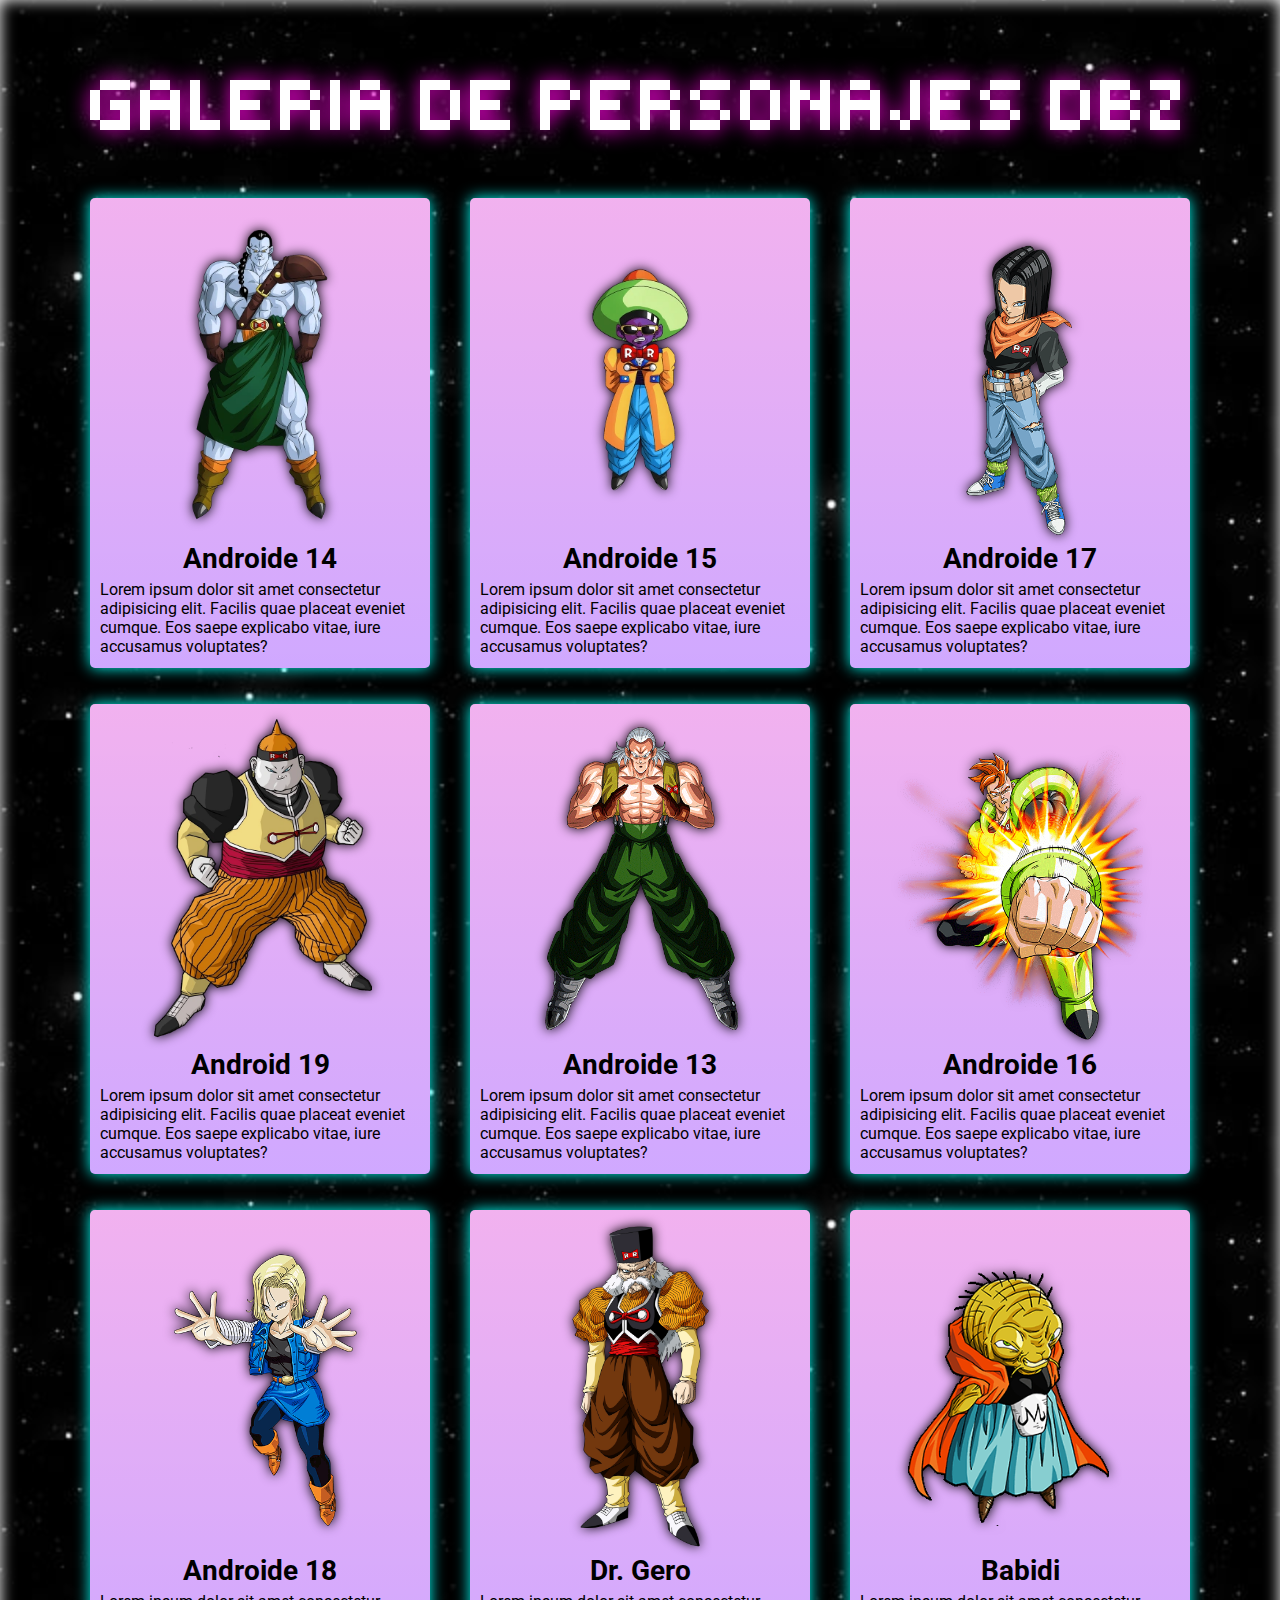
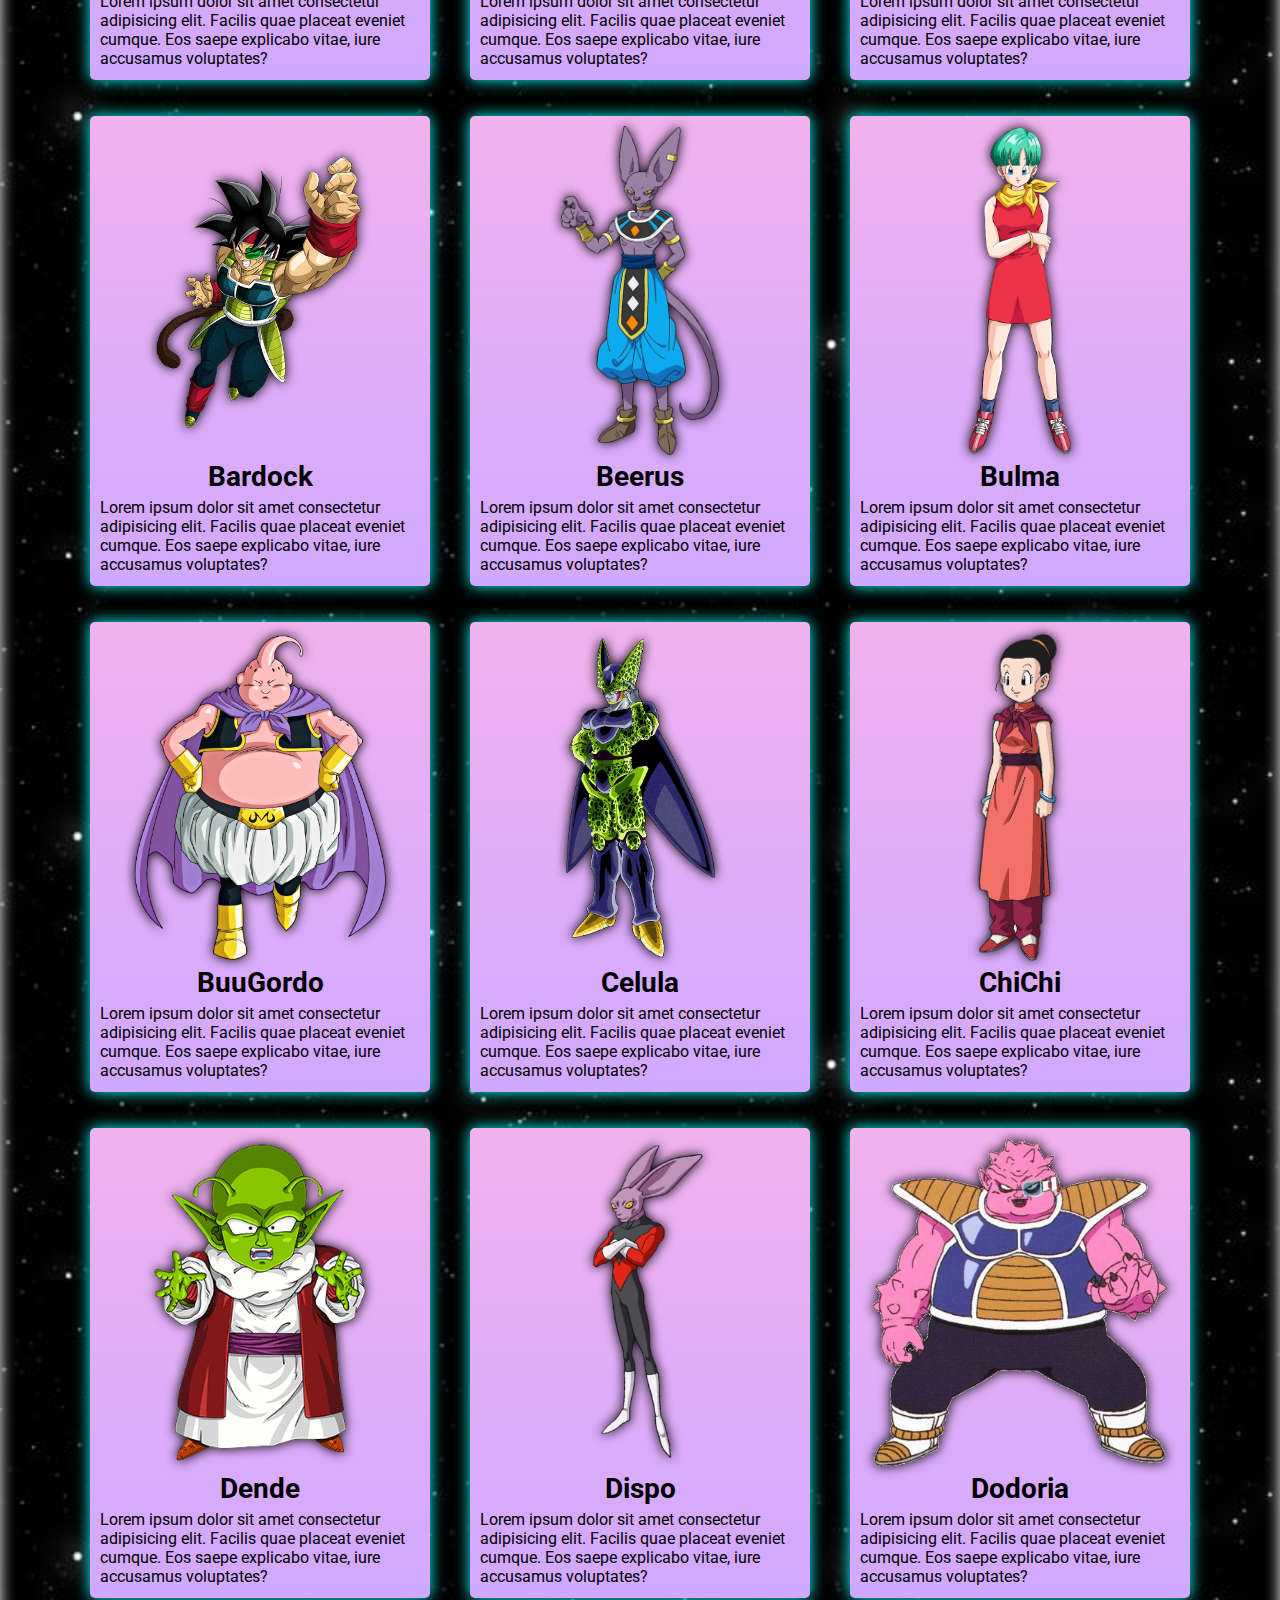
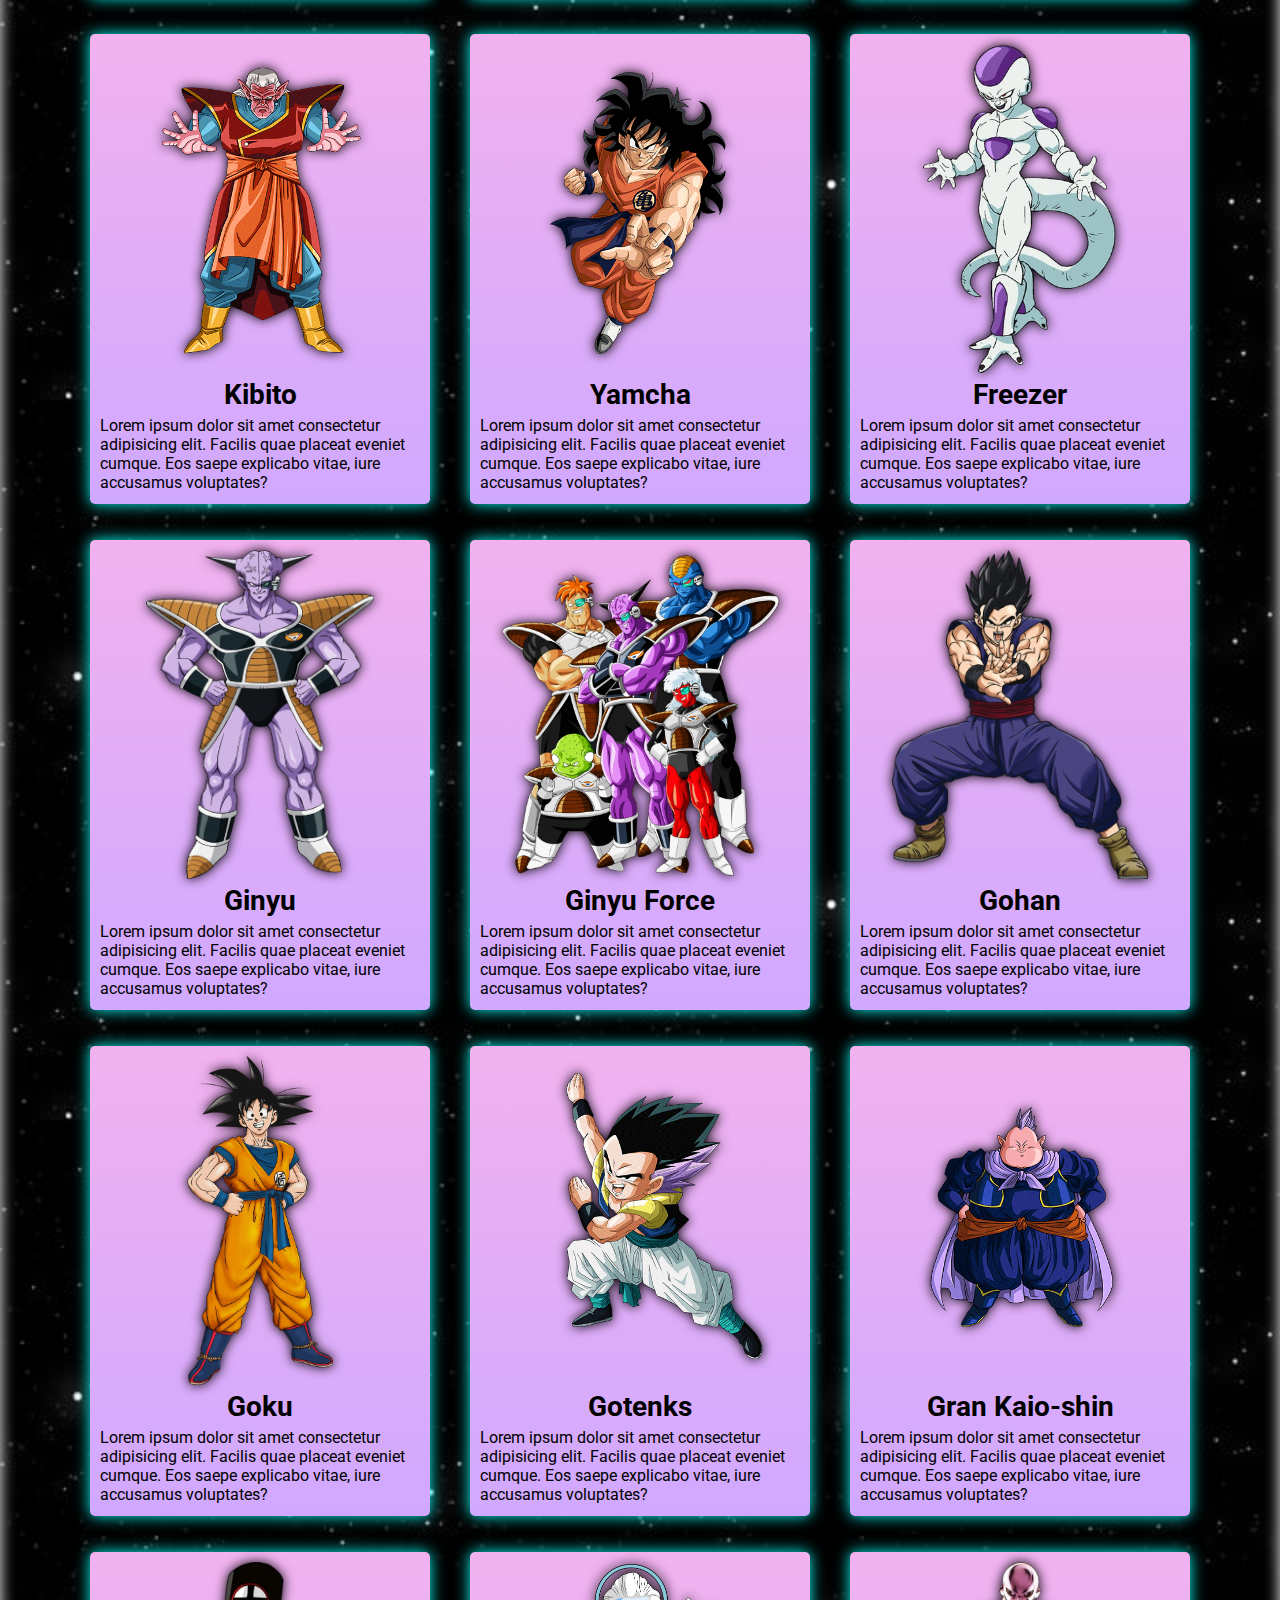
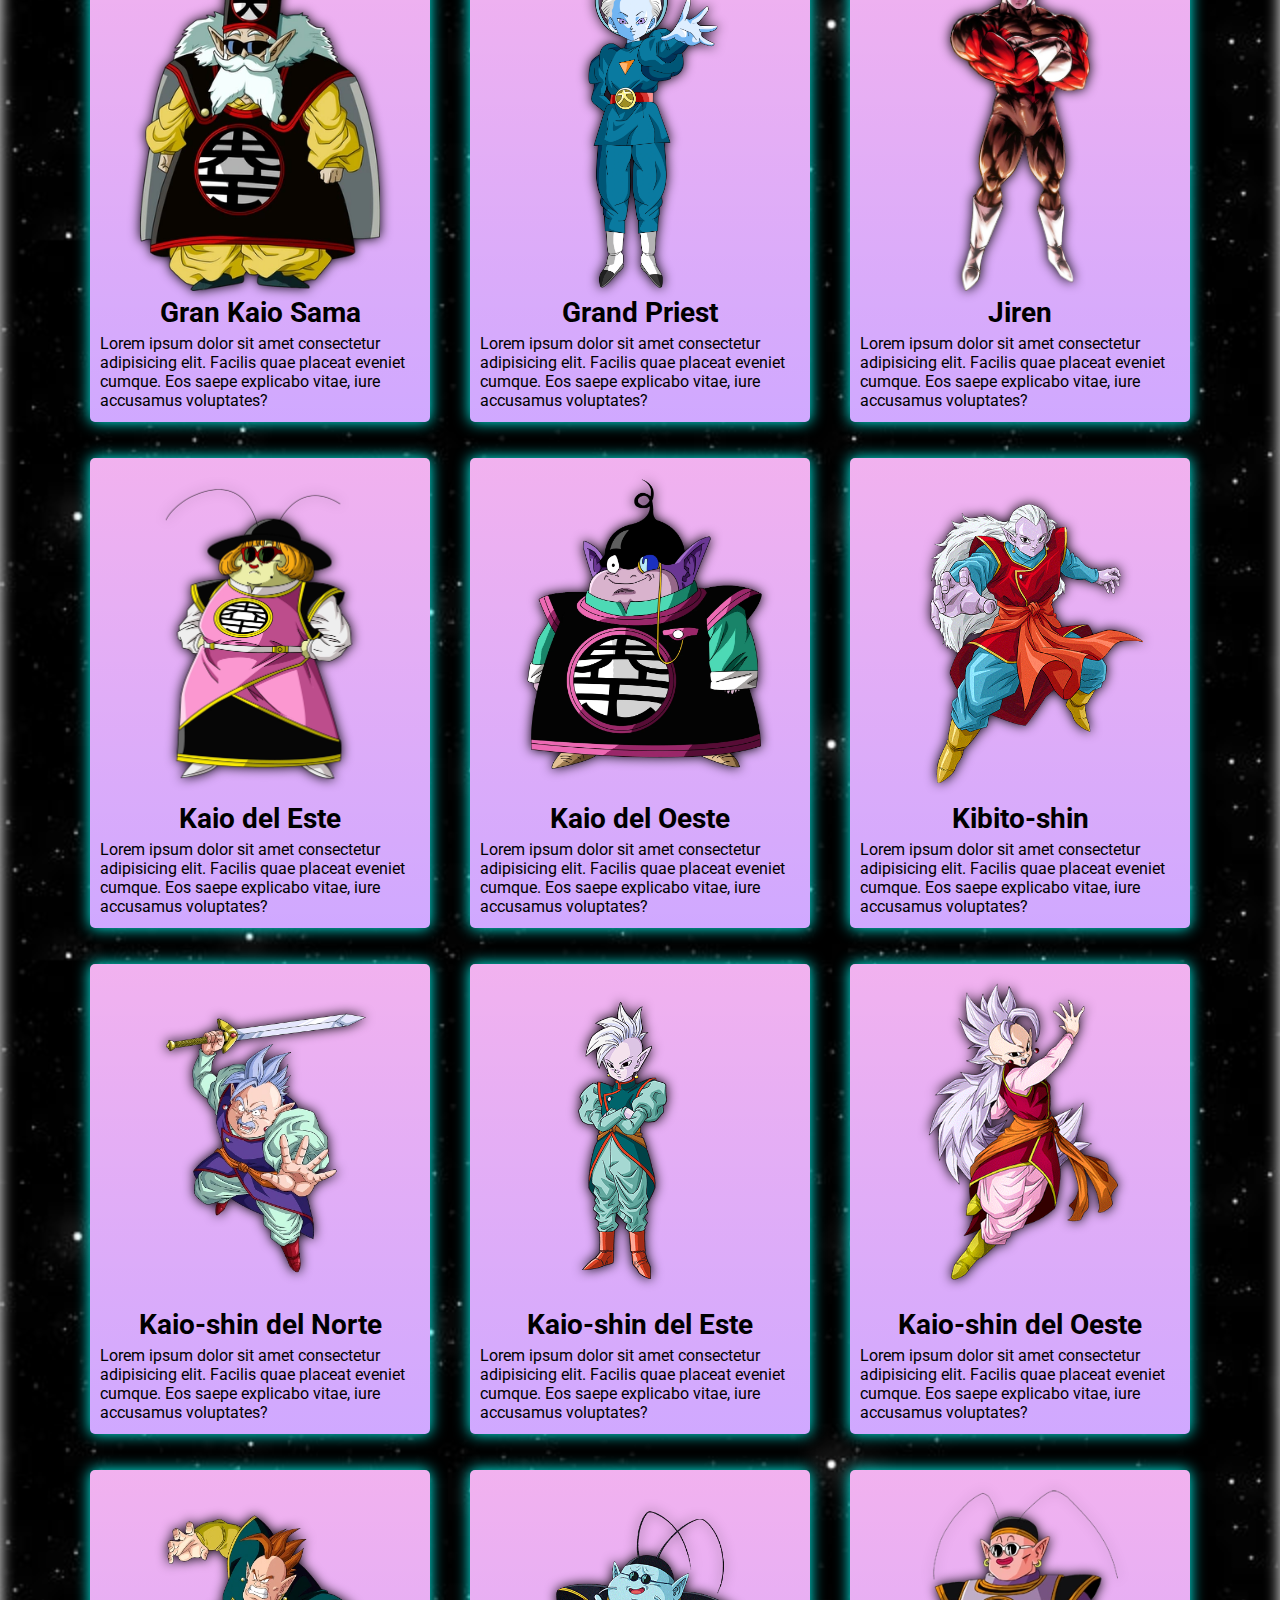
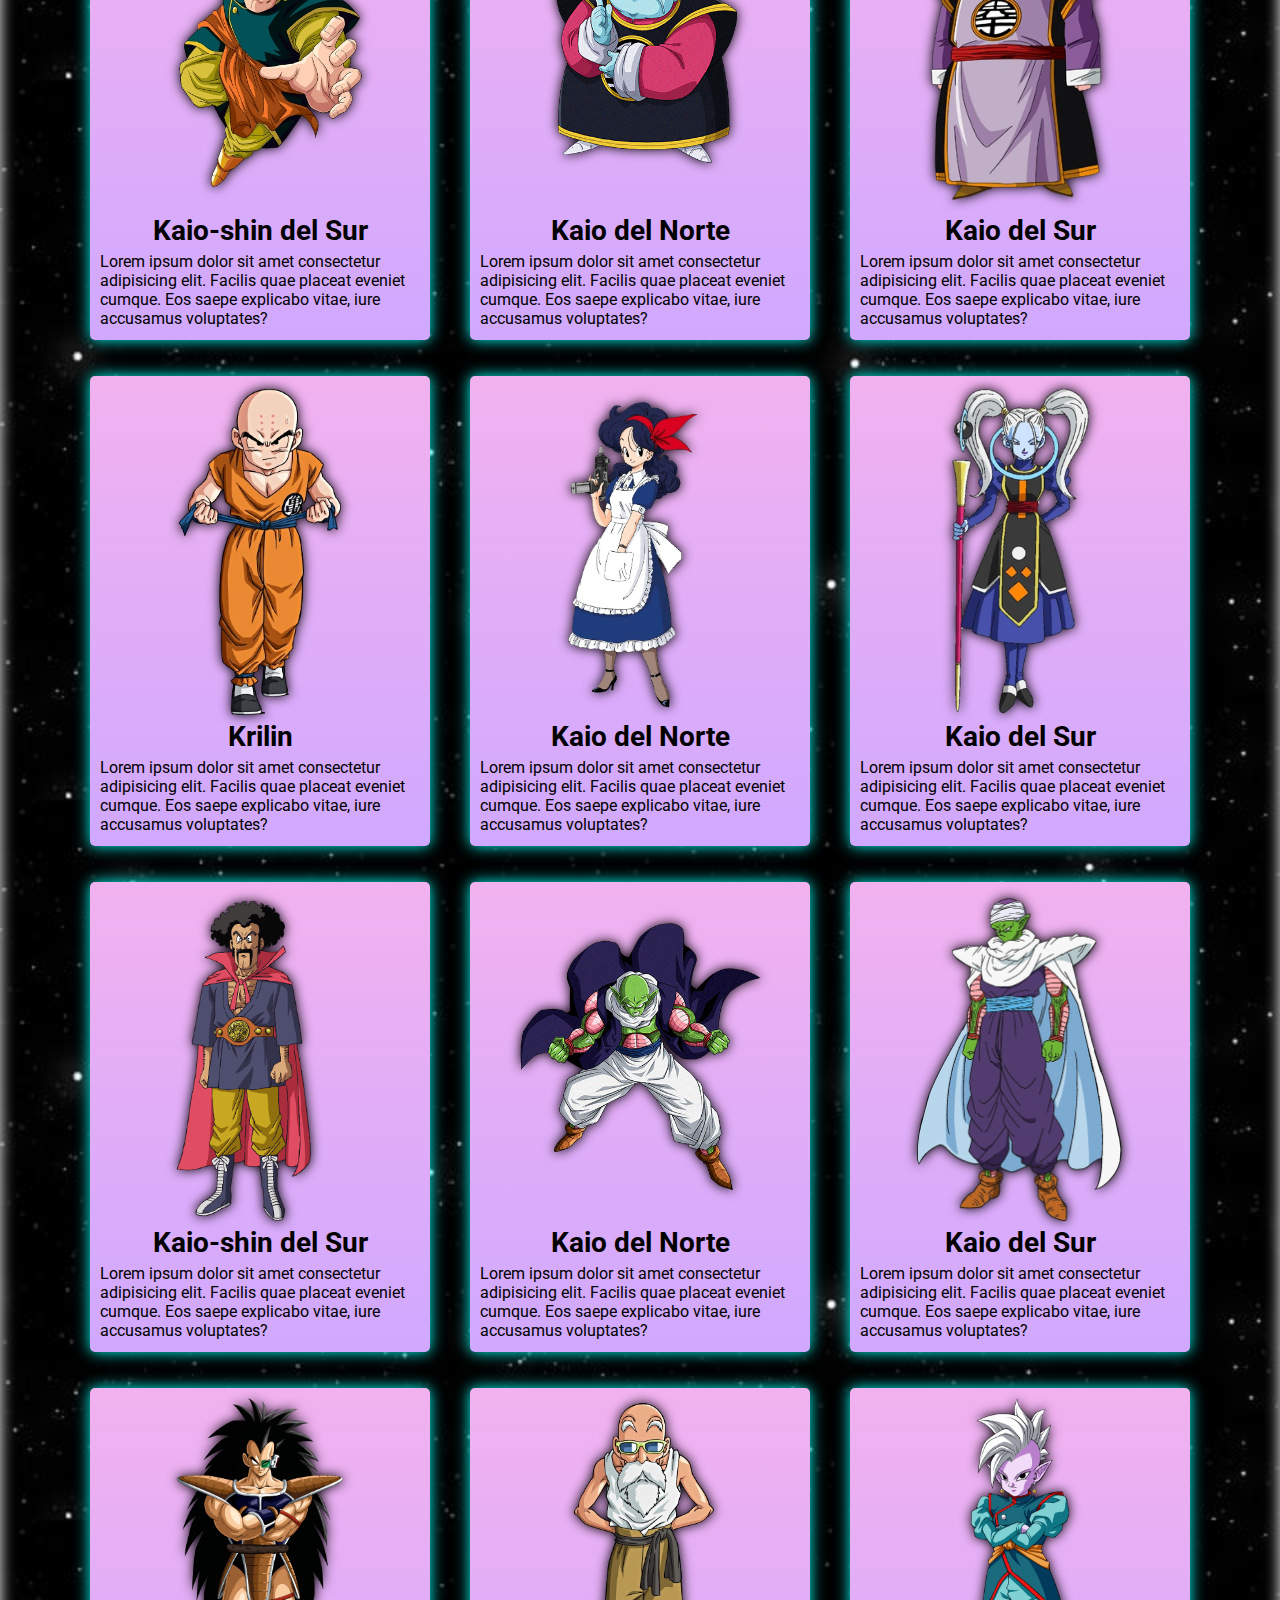
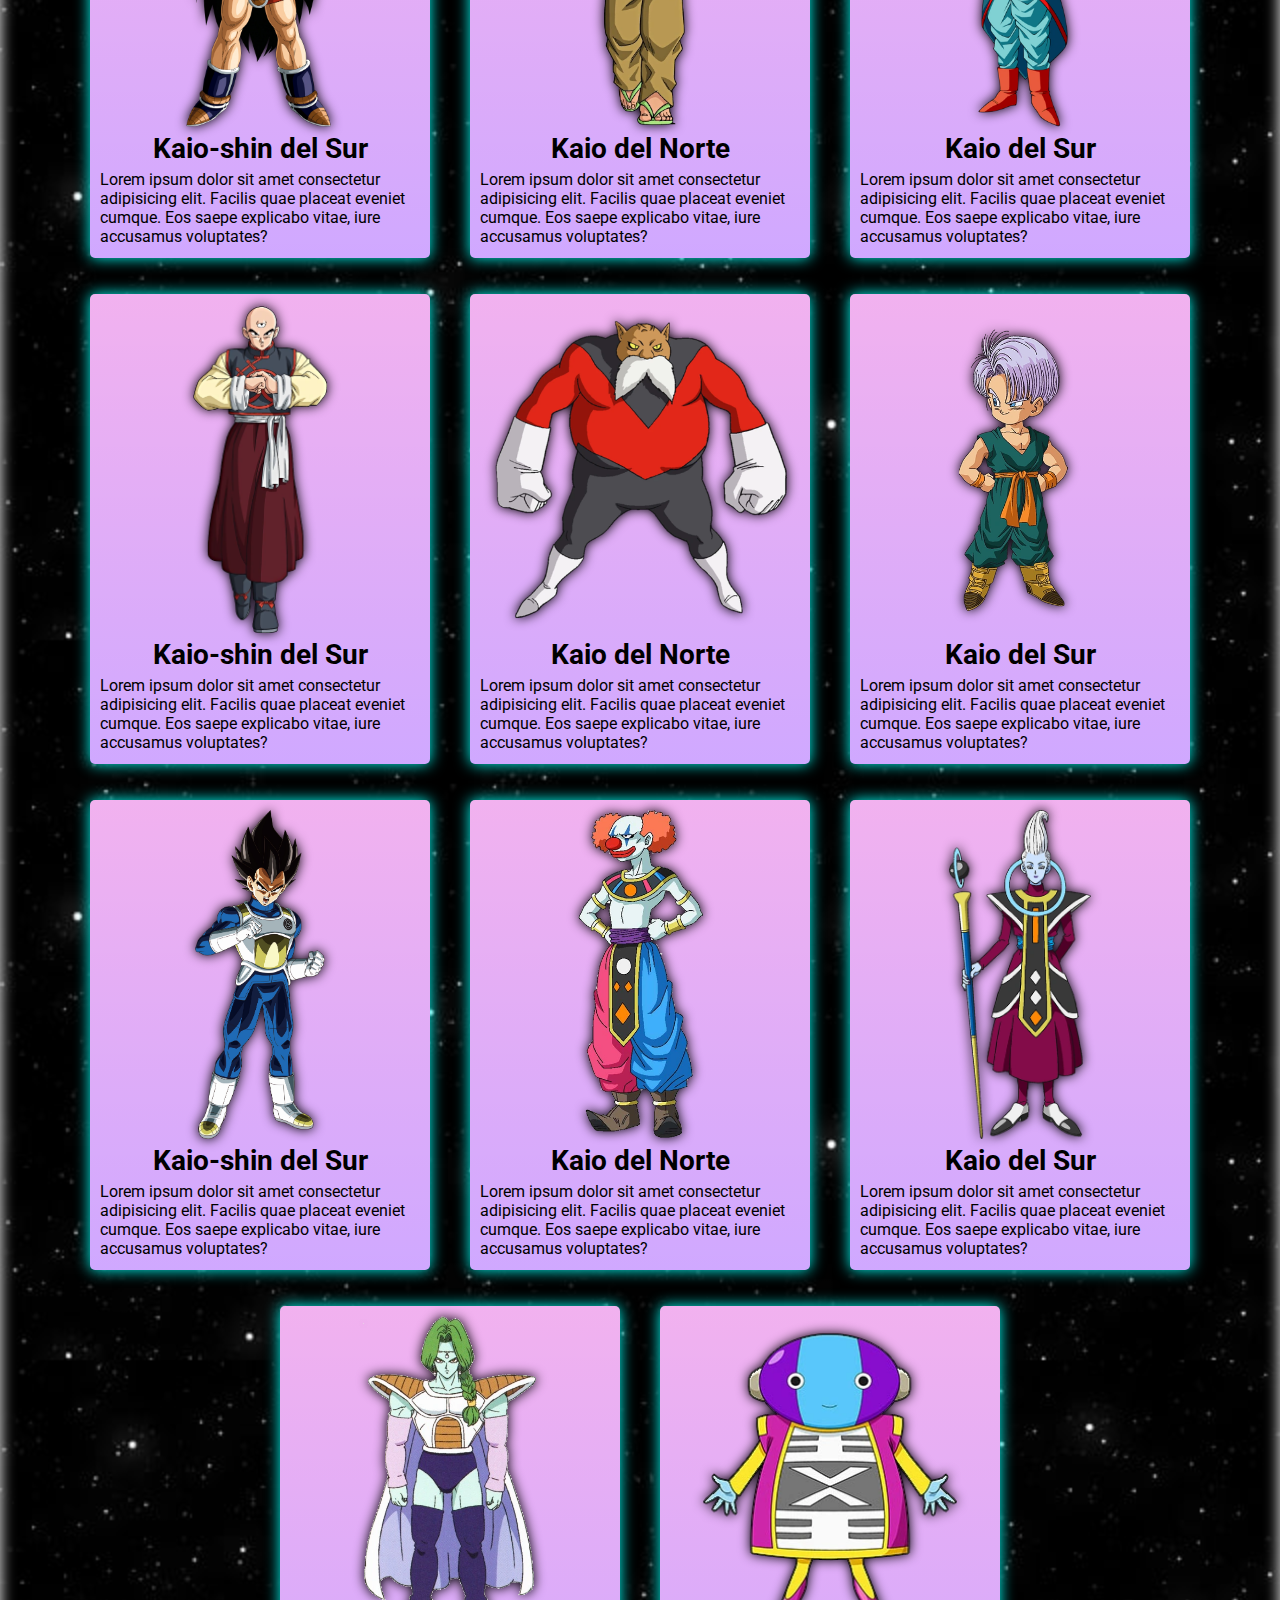
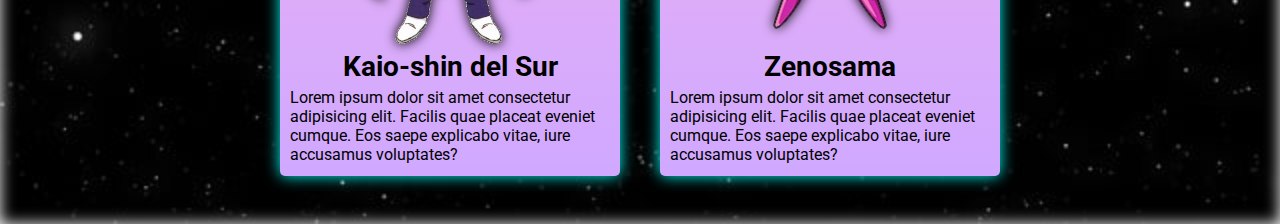
==== commit 207fa941: "customPorperties" ====
--- a/index.html
+++ b/index.html
@@ -22,8 +22,8 @@
       </div>
 
       <div class="card">
-        <a href=""><img src="characters/15Dokkan.webp" alt="Dokkan">
-</a>        <p class="text titulo">Androide 15</p>
+        <a href=""><img src="characters/15Dokkan.webp" alt="Dokkan"></a>        
+        <p class="text titulo">Androide 15</p>
         <p class="text contenido">Lorem ipsum dolor sit amet consectetur adipisicing elit. Facilis quae placeat eveniet cumque. Eos saepe explicabo vitae, iure accusamus voluptates?</p>
       </div>
 
--- a/style.css
+++ b/style.css
@@ -3,6 +3,10 @@
   padding: 0;
   box-sizing: border-box;
   font-family: "Roboto", sans-serif;
+}
+
+:root{
+  --Sizetitulo: 28px;
 }
 
 main > section > div.card{
@@ -21,7 +25,7 @@
   background-size: contain;
   /* background-repeat: no-repeat; */
   box-shadow: inset 0 0 15px rgb(255, 255, 255);
-  padding: 0 0 30px 0;
+  padding: 30px;
 }
 
 header > h1.titulopag{
@@ -48,7 +52,7 @@
 }
 
 main > section > div.card > p.titulo{
-  font-size: 28px;
+  font-size: var(--Sizetitulo);
   font-weight: bold;
 
 }
